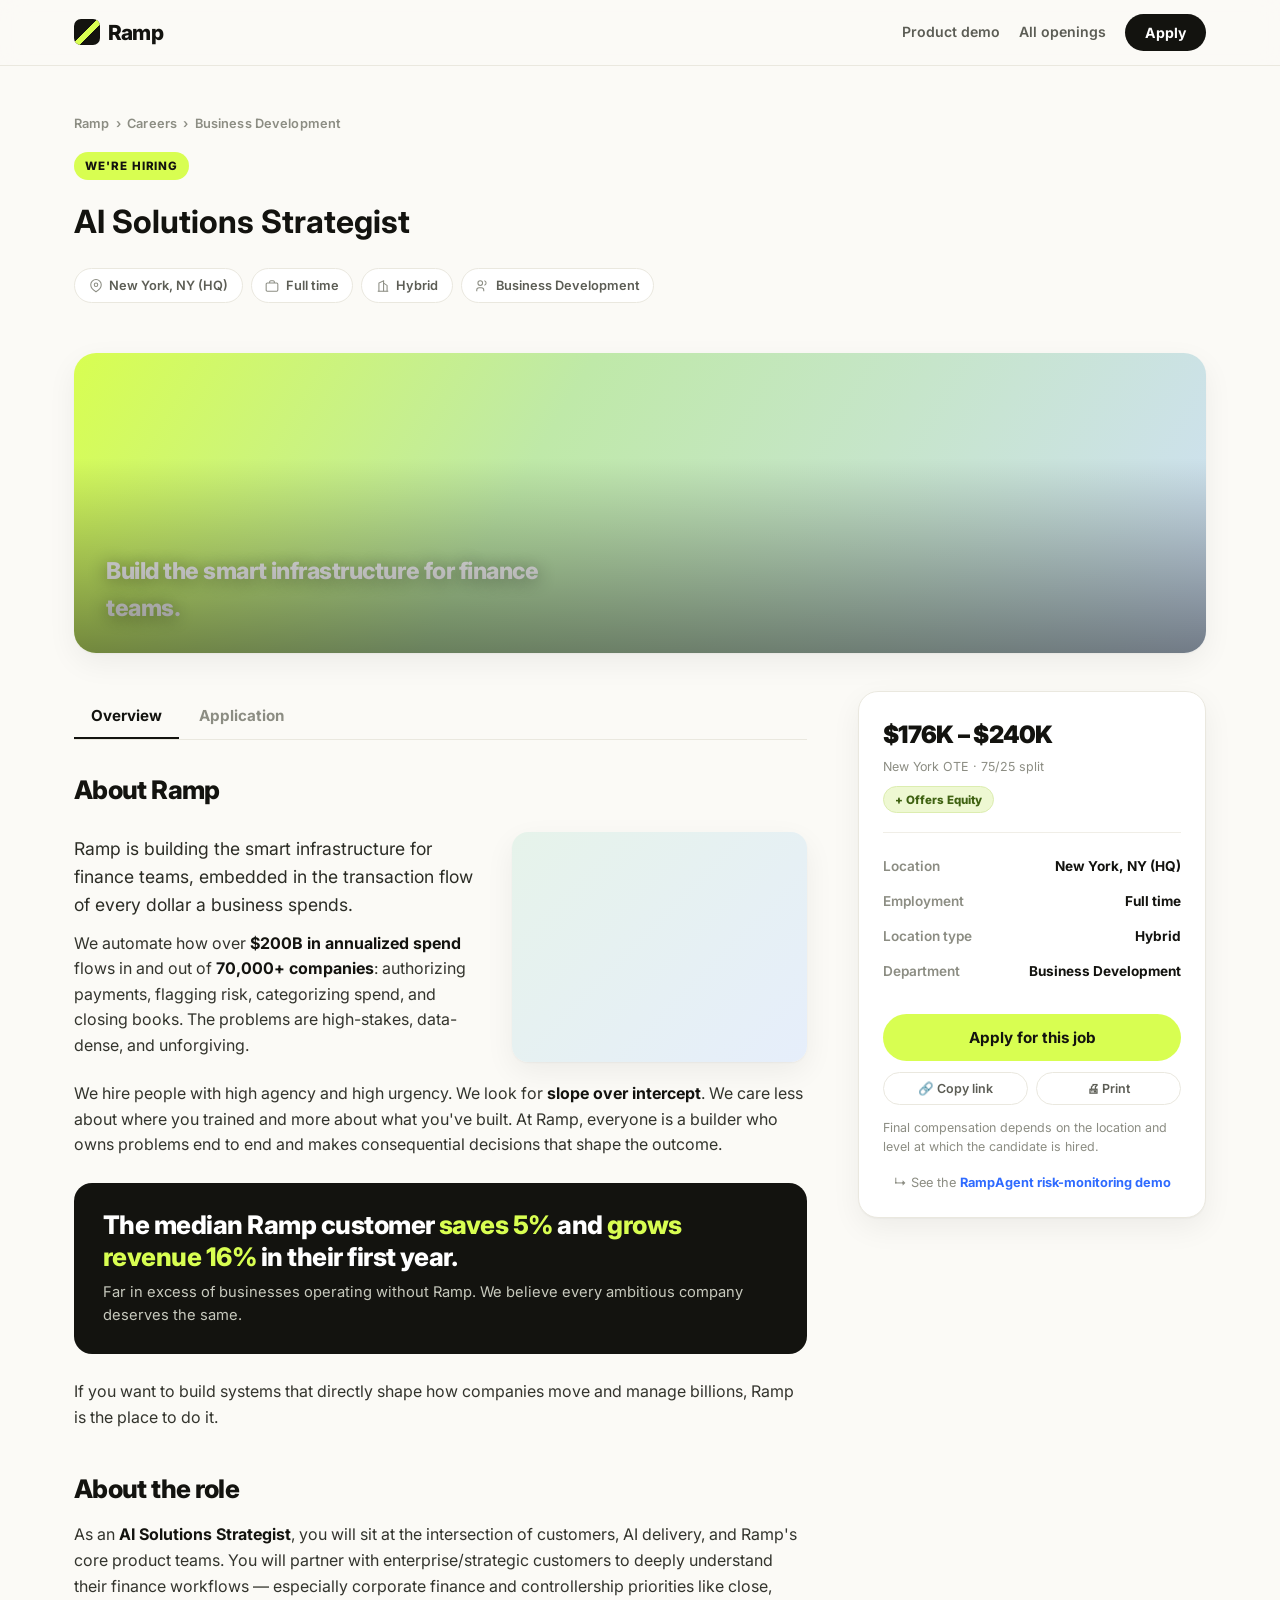
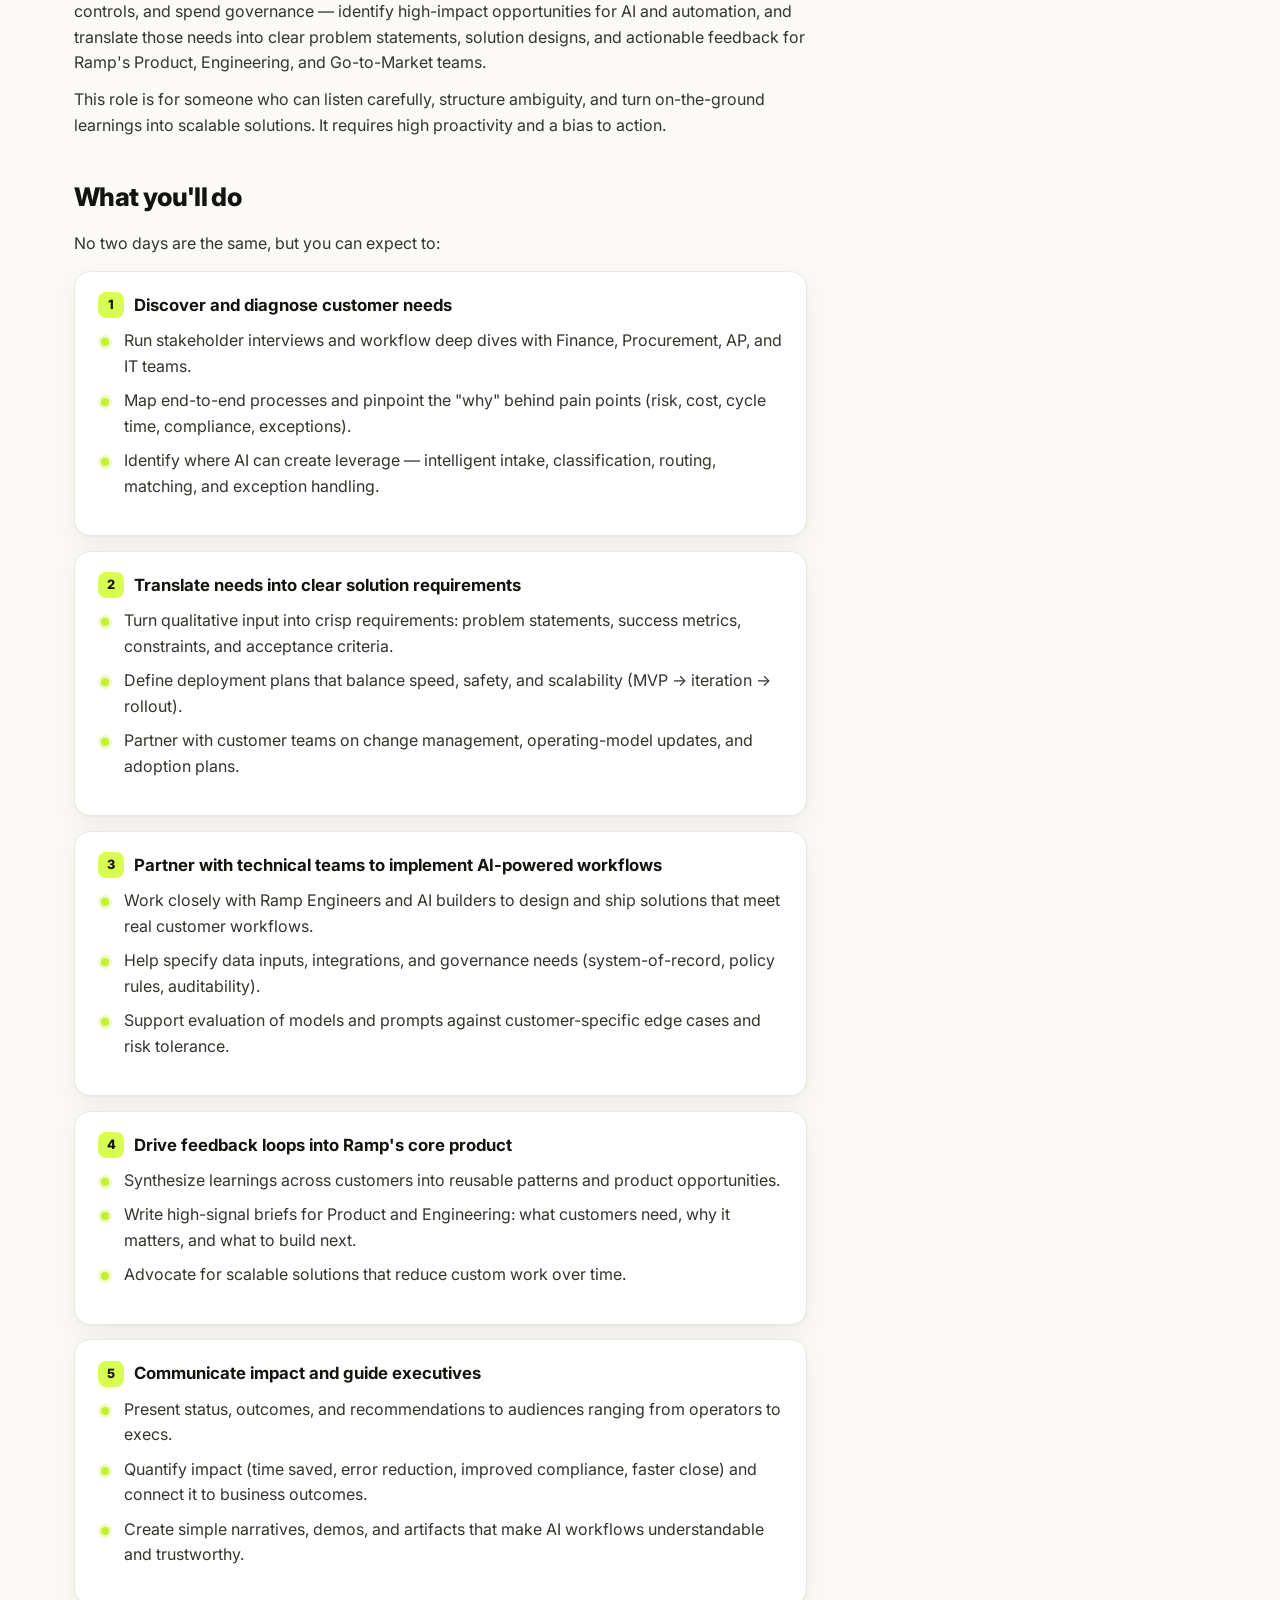
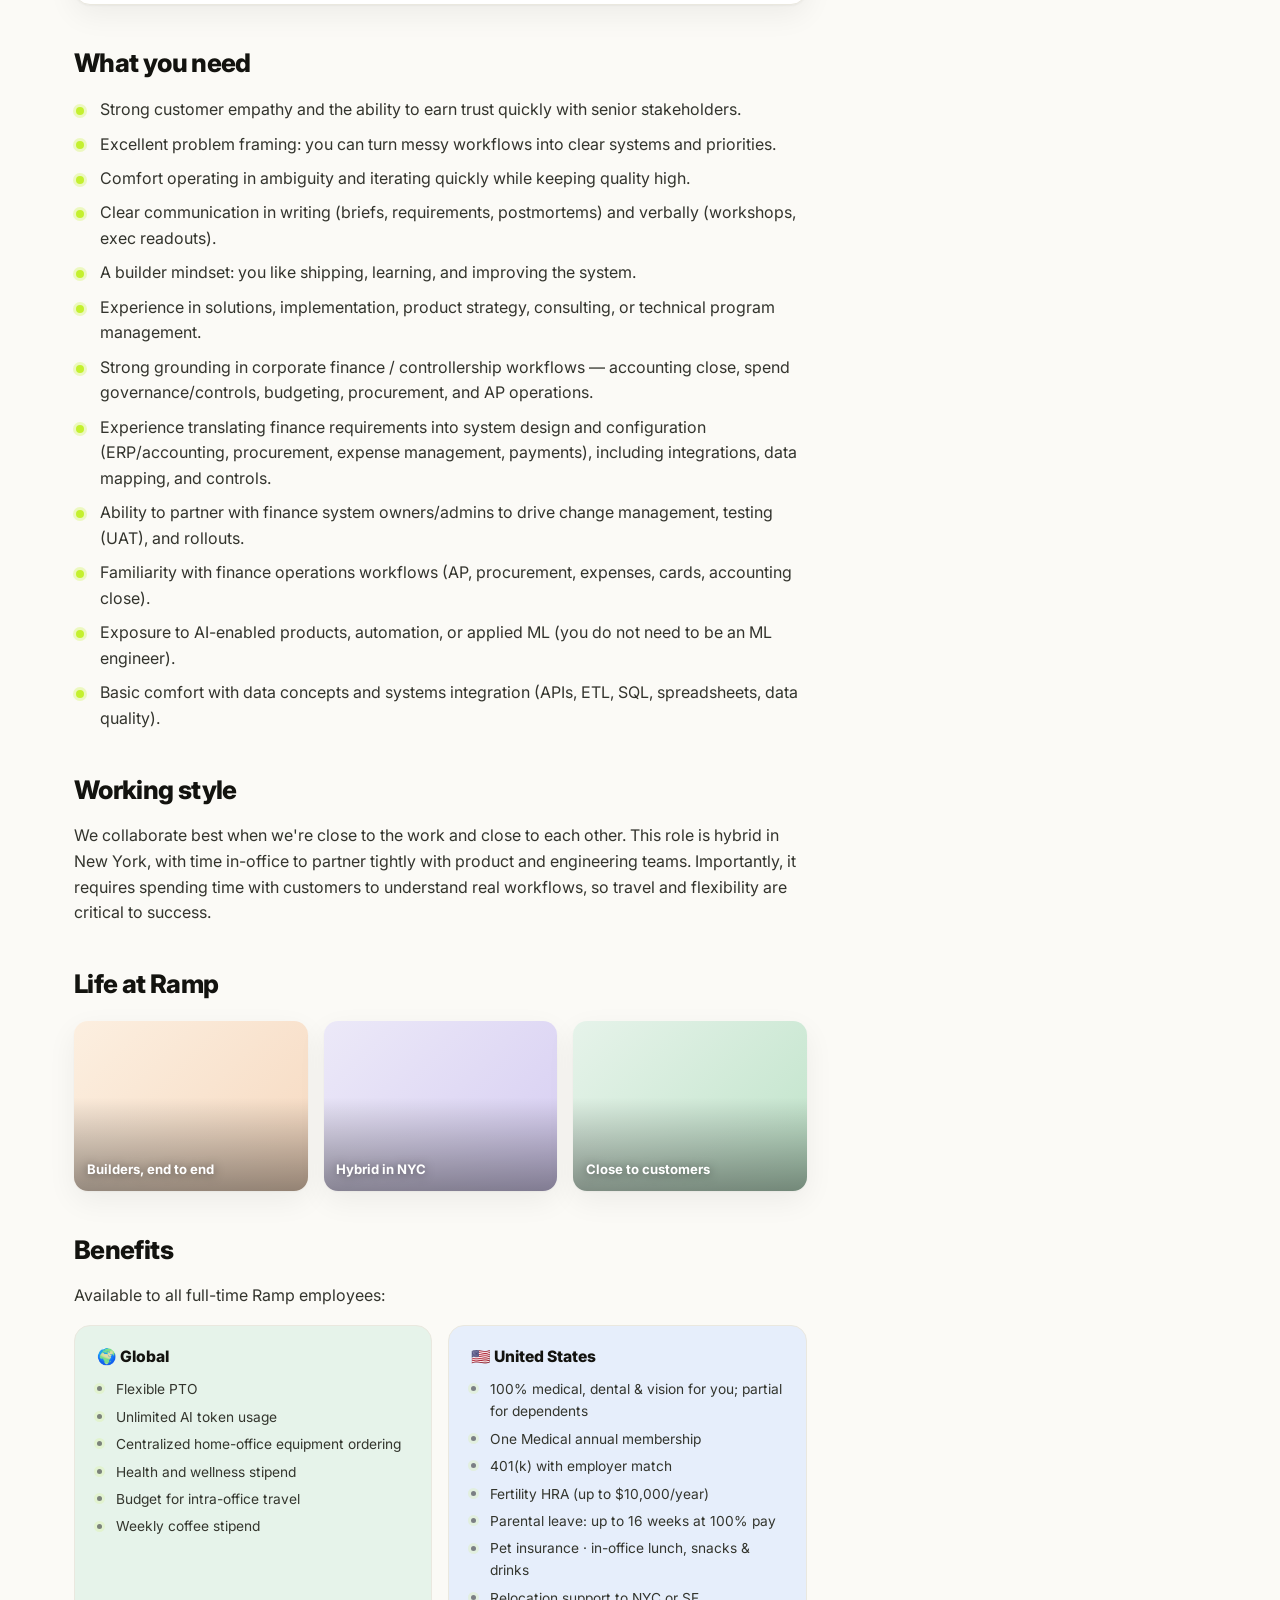
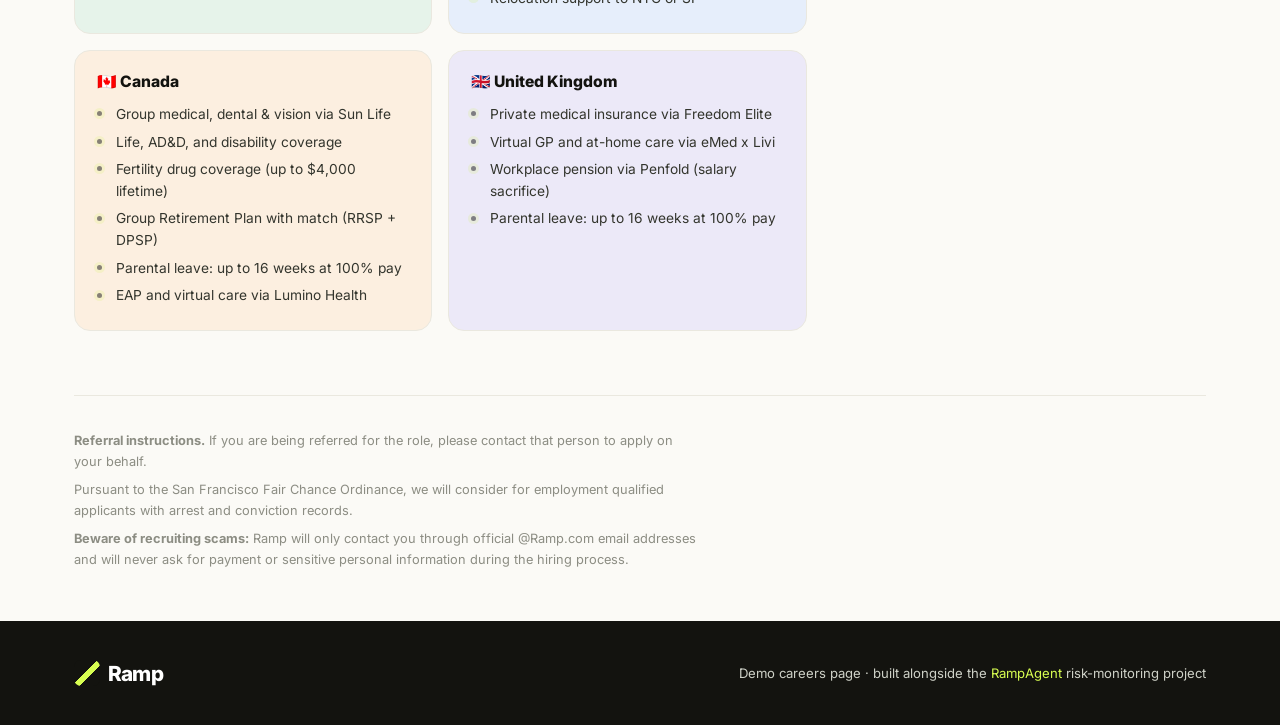
==== public/careers.html @ c37bfffb "Add Ramp-branded careers page for AI Solutions Strategist role - public/careers.html: faithful Ramp " ====
<!DOCTYPE html>
<html lang="en">
<head>
<meta charset="UTF-8">
<meta name="viewport" content="width=device-width, initial-scale=1.0">
<title>AI Solutions Strategist · Ramp Careers</title>
<link rel="preconnect" href="https://fonts.googleapis.com">
<link href="https://fonts.googleapis.com/css2?family=Inter:wght@400;500;600;700;800;900&display=swap" rel="stylesheet">
<style>
*{margin:0;padding:0;box-sizing:border-box}
:root{
  --cream:#FBFAF6;--ink:#13130f;--muted:#5c5d55;--dim:#8c8d83;
  --line:#eae8df;--line-2:#f0eee7;--paper:#ffffff;
  --lime:#d8fe51;--lime-deep:#c4f02f;
  --mint:#e6f3ea;--peach:#fcefe0;--lav:#ece9f8;--sky:#e6eefb;
  --radius:16px;--shadow:0 1px 2px rgba(19,19,15,.04),0 10px 30px rgba(19,19,15,.06);
}
html{scroll-behavior:smooth}
body{font-family:'Inter',system-ui,-apple-system,sans-serif;background:var(--cream);color:var(--ink);
  line-height:1.6;-webkit-font-smoothing:antialiased;font-size:16px}
a{color:inherit;text-decoration:none}
svg{display:block}

/* ── Nav ── */
.nav{position:sticky;top:0;z-index:50;background:rgba(251,250,246,.85);backdrop-filter:saturate(180%) blur(12px);
  border-bottom:1px solid var(--line)}
.nav-inner{max-width:1180px;margin:0 auto;padding:.9rem 1.5rem;display:flex;align-items:center;gap:1.2rem}
.brand{display:flex;align-items:center;gap:.5rem}
.brand-mark{width:26px;height:26px;border-radius:7px;background:var(--ink);position:relative;overflow:hidden}
.brand-mark::after{content:'';position:absolute;inset:0;background:
  linear-gradient(135deg,transparent 45%,var(--lime) 46%,var(--lime) 60%,transparent 61%)}
.brand-word{font-size:1.3rem;font-weight:800;letter-spacing:-.04em}
.nav-spacer{flex:1}
.nav-link{font-size:.88rem;font-weight:600;color:var(--muted)}
.nav-link:hover{color:var(--ink)}
.btn{font-family:inherit;font-weight:700;border:none;cursor:pointer;border-radius:999px;transition:transform .12s,box-shadow .2s,background .15s,opacity .15s}
.btn:active{transform:translateY(1px)}
.btn-lime{background:var(--lime);color:var(--ink);padding:.6rem 1.25rem;font-size:.88rem}
.btn-lime:hover{background:var(--lime-deep);box-shadow:0 8px 22px rgba(196,240,47,.45)}
.btn-dark{background:var(--ink);color:#fff;padding:.6rem 1.25rem;font-size:.88rem}
.btn-dark:hover{opacity:.88}

/* ── Hero ── */
.hero-inner{max-width:1180px;margin:0 auto;padding:3rem 1.5rem 1.5rem}
.crumb{font-size:.8rem;color:var(--dim);font-weight:600;margin-bottom:1.1rem;letter-spacing:.01em}
.crumb a:hover{color:var(--ink)}
.eyebrow{display:inline-block;background:var(--lime);color:var(--ink);font-size:.72rem;font-weight:800;
  letter-spacing:.08em;text-transform:uppercase;padding:.3rem .7rem;border-radius:999px;margin-bottom:1rem}
.hero h1{font-size:3.2rem;font-weight:900;letter-spacing:-.045em;line-height:1.02;max-width:16ch}
.chips{display:flex;flex-wrap:wrap;gap:.5rem;margin-top:1.3rem}
.chip{display:inline-flex;align-items:center;gap:.4rem;background:var(--paper);border:1px solid var(--line);
  border-radius:999px;padding:.4rem .85rem;font-size:.8rem;font-weight:600;color:var(--muted)}
.chip svg{width:14px;height:14px;stroke:var(--dim);stroke-width:1.8;fill:none}

/* ── Hero image band ── */
.hero-band{max-width:1180px;margin:1.6rem auto 0;padding:0 1.5rem}
.hero-img{position:relative;height:300px;border-radius:22px;overflow:hidden;background:
  linear-gradient(120deg,#d8fe51,#bfe9a8 40%,#cfe0f6);box-shadow:var(--shadow)}
.hero-img img{width:100%;height:100%;object-fit:cover;display:block}
.hero-img .tagline{position:absolute;left:2rem;bottom:1.6rem;right:2rem;color:#fff;
  text-shadow:0 2px 18px rgba(0,0,0,.45);font-size:1.45rem;font-weight:800;letter-spacing:-.02em;max-width:30ch}
.hero-img::after{content:'';position:absolute;inset:0;background:linear-gradient(180deg,transparent 35%,rgba(0,0,0,.45))}

/* ── Layout ── */
.wrap{max-width:1180px;margin:0 auto;padding:2.4rem 1.5rem 4rem;display:grid;grid-template-columns:1fr 348px;gap:3.2rem}
.content{min-width:0}

/* ── Tabs ── */
.tabs{display:flex;gap:.25rem;border-bottom:1px solid var(--line);margin-bottom:1.9rem;position:sticky;top:58px;
  background:var(--cream);z-index:10;padding-top:.2rem}
.tab{background:none;border:none;font-family:inherit;font-size:.95rem;font-weight:700;color:var(--dim);cursor:pointer;
  padding:.75rem 1.05rem;border-bottom:2px solid transparent;margin-bottom:-1px}
.tab:hover{color:var(--ink)}
.tab.active{color:var(--ink);border-bottom-color:var(--ink)}
.panel{display:none}
.panel.active{display:block;animation:fade .25s ease}
@keyframes fade{from{opacity:0;transform:translateY(4px)}to{opacity:1;transform:none}}

/* ── Prose ── */
.prose h2{font-size:1.6rem;font-weight:800;letter-spacing:-.025em;margin:2.4rem 0 .8rem}
.prose h2:first-child{margin-top:0}
.prose p{color:#33342d;margin:.7rem 0}
.prose .lead{font-size:1.1rem;color:#2b2c25}
.prose ul{list-style:none;margin:.6rem 0 1rem}
.prose li{position:relative;padding-left:1.6rem;margin:.55rem 0;color:#33342d}
.prose li::before{content:'';position:absolute;left:.15rem;top:.62em;width:8px;height:8px;border-radius:50%;
  background:var(--lime-deep);box-shadow:0 0 0 3px rgba(196,240,47,.28)}
.prose strong{color:var(--ink);font-weight:700}

/* about ramp image */
.about-row{display:grid;grid-template-columns:1.4fr 1fr;gap:1.6rem;align-items:center;margin:.6rem 0 .4rem}
.media{border-radius:var(--radius);overflow:hidden;height:230px;background:linear-gradient(135deg,var(--mint),var(--sky));box-shadow:var(--shadow)}
.media img{width:100%;height:100%;object-fit:cover}

.callout{background:var(--ink);color:#fff;border-radius:18px;padding:1.6rem 1.8rem;margin:1.6rem 0}
.callout .big{font-size:1.6rem;font-weight:800;letter-spacing:-.02em;line-height:1.25}
.callout .big .hl{color:var(--lime)}
.callout .sub{color:#c7c9bd;font-size:.92rem;margin-top:.5rem}

/* groups */
.group{border:1px solid var(--line);border-radius:var(--radius);padding:1.25rem 1.45rem;margin:.9rem 0;background:var(--paper);box-shadow:var(--shadow)}
.group h3{margin:0 0 .4rem;display:flex;align-items:center;gap:.6rem;font-size:1.05rem;font-weight:700}
.group .num{width:26px;height:26px;border-radius:8px;background:var(--lime);color:var(--ink);font-size:.8rem;
  font-weight:800;display:inline-flex;align-items:center;justify-content:center;flex-shrink:0}

/* life at ramp gallery */
.gallery{display:grid;grid-template-columns:repeat(3,1fr);gap:1rem;margin:1rem 0}
.gphoto{position:relative;height:170px;border-radius:14px;overflow:hidden;box-shadow:var(--shadow)}
.gphoto:nth-child(1){background:linear-gradient(135deg,var(--peach),#f6d9c0)}
.gphoto:nth-child(2){background:linear-gradient(135deg,var(--lav),#d6cdf2)}
.gphoto:nth-child(3){background:linear-gradient(135deg,var(--mint),#bfe3c9)}
.gphoto img{width:100%;height:100%;object-fit:cover}
.gphoto .cap{position:absolute;left:.8rem;bottom:.7rem;color:#fff;font-weight:700;font-size:.82rem;
  text-shadow:0 1px 10px rgba(0,0,0,.5);z-index:2}
.gphoto::after{content:'';position:absolute;inset:0;background:linear-gradient(180deg,transparent 45%,rgba(0,0,0,.4))}

/* benefits */
.ben-grid{display:grid;grid-template-columns:repeat(2,1fr);gap:1rem;margin-top:1rem}
.ben-card{border:1px solid var(--line);border-radius:var(--radius);padding:1.15rem 1.35rem;background:var(--paper)}
.ben-card:nth-child(1){background:var(--mint)}
.ben-card:nth-child(2){background:var(--sky)}
.ben-card:nth-child(3){background:var(--peach)}
.ben-card:nth-child(4){background:var(--lav)}
.ben-card h4{font-size:.98rem;font-weight:800;margin-bottom:.55rem;display:flex;align-items:center;gap:.5rem}
.ben-card ul{margin:0;list-style:none}
.ben-card li{position:relative;padding-left:1.2rem;font-size:.86rem;color:#33352d;margin:.34rem 0}
.ben-card li::before{content:'';position:absolute;left:0;top:.6em;width:5px;height:5px;border-radius:50%;background:var(--ink);opacity:.5}

/* ── Sidebar ── */
.aside{position:sticky;top:86px;align-self:start}
.apply-card{border:1px solid var(--line);border-radius:20px;padding:1.5rem;box-shadow:var(--shadow);background:var(--paper)}
.apply-card .ote{font-size:1.5rem;font-weight:900;letter-spacing:-.03em}
.apply-card .ote-sub{font-size:.78rem;color:var(--dim);margin-top:.15rem}
.apply-card .equity{display:inline-block;margin-top:.55rem;font-size:.72rem;font-weight:800;color:#3f6212;
  background:#eef8d2;border:1px solid #dcedb0;border-radius:999px;padding:.22rem .7rem}
.meta{margin:1.15rem 0;border-top:1px solid var(--line-2);padding-top:1rem}
.meta-row{display:flex;justify-content:space-between;gap:1rem;padding:.42rem 0;font-size:.85rem}
.meta-row .k{color:var(--dim);font-weight:600}
.meta-row .v{color:var(--ink);font-weight:700;text-align:right}
.apply-card .btn-lime{width:100%;padding:.85rem;font-size:.95rem;margin-top:.4rem}
.share{display:flex;gap:.5rem;margin-top:.7rem}
.share button{flex:1;background:var(--paper);border:1px solid var(--line);border-radius:999px;padding:.5rem;cursor:pointer;
  color:var(--muted);font-size:.78rem;font-weight:600;font-family:inherit}
.share button:hover{background:var(--cream);color:var(--ink)}
.demo-link{margin-top:1rem;font-size:.8rem;color:var(--dim);text-align:center}
.demo-link a{color:#2f6bff;font-weight:700}

/* ── Form ── */
.form{max-width:640px}
.form .row{display:grid;grid-template-columns:1fr 1fr;gap:1rem}
.field{margin-bottom:1.1rem}
.field label{display:block;font-size:.85rem;font-weight:600;margin-bottom:.35rem}
.field .req{color:#dc2626}
.field input,.field textarea,.field select{width:100%;border:1px solid var(--line);border-radius:12px;
  padding:.7rem .9rem;font-family:inherit;font-size:.9rem;color:var(--ink);background:var(--paper);outline:none;transition:border-color .15s,box-shadow .15s}
.field input:focus,.field textarea:focus{border-color:var(--lime-deep);box-shadow:0 0 0 3px rgba(196,240,47,.25)}
.field textarea{min-height:120px;resize:vertical}
.file{border:1.5px dashed var(--line);border-radius:14px;padding:1.4rem;text-align:center;color:var(--dim);cursor:pointer;font-size:.85rem}
.file:hover{border-color:var(--lime-deep);background:var(--cream)}
.form-success{display:none;background:#eef8d2;border:1px solid #dcedb0;border-radius:16px;padding:1.5rem 1.7rem}
.form-success h3{margin:0 0 .3rem;color:#3f6212;font-size:1.1rem}
.form-success p{color:#4d7c0f;margin:0;font-size:.9rem}

/* ── Notices / footer ── */
.notices{max-width:1180px;margin:0 auto;padding:0 1.5rem}
.notices .box{border-top:1px solid var(--line);padding:1.7rem 0;color:var(--dim);font-size:.8rem;line-height:1.6}
.notices .box p{margin:.5rem 0;max-width:78ch}
.foot{background:var(--ink);color:#cfd2c8;margin-top:1rem}
.foot-inner{max-width:1180px;margin:0 auto;padding:2.2rem 1.5rem;display:flex;justify-content:space-between;align-items:center;flex-wrap:wrap;gap:1rem;font-size:.82rem}
.foot .brand-word{color:#fff}
.foot a{color:var(--lime)}

@media(max-width:920px){
  .wrap{grid-template-columns:1fr;gap:1.6rem}
  .aside{position:static;order:-1}
  .hero h1{font-size:2.3rem}
  .about-row,.ben-grid,.gallery{grid-template-columns:1fr}
  .tabs{top:0}
  .hero-img{height:220px}
}
</style>
</head>
<body>

<!-- ── Nav ── -->
<div class="nav">
  <div class="nav-inner">
    <a class="brand" href="/index.html"><span class="brand-mark"></span><span class="brand-word">Ramp</span></a>
    <div class="nav-spacer"></div>
    <a class="nav-link" href="/index.html">Product demo</a>
    <a class="nav-link" href="#">All openings</a>
    <button class="btn btn-dark" onclick="openApply()">Apply</button>
  </div>
</div>

<!-- ── Hero ── -->
<header>
  <div class="hero-inner">
    <div class="crumb"><a href="#">Ramp</a> &nbsp;›&nbsp; <a href="#">Careers</a> &nbsp;›&nbsp; Business Development</div>
    <span class="eyebrow">We're hiring</span>
    <h1>AI Solutions Strategist</h1>
    <div class="chips">
      <span class="chip"><svg viewBox="0 0 24 24"><path d="M21 10c0 7-9 12-9 12s-9-5-9-12a9 9 0 0 1 18 0z"/><circle cx="12" cy="10" r="3"/></svg>New York, NY (HQ)</span>
      <span class="chip"><svg viewBox="0 0 24 24"><rect x="2" y="7" width="20" height="14" rx="2"/><path d="M16 7V5a2 2 0 0 0-2-2h-4a2 2 0 0 0-2 2v2"/></svg>Full time</span>
      <span class="chip"><svg viewBox="0 0 24 24"><path d="M3 21h18"/><path d="M5 21V7l8-4v18"/><path d="M19 21V11l-6-4"/></svg>Hybrid</span>
      <span class="chip"><svg viewBox="0 0 24 24"><circle cx="9" cy="7" r="4"/><path d="M3 21v-2a4 4 0 0 1 4-4h4a4 4 0 0 1 4 4v2"/><path d="M16 3.13a4 4 0 0 1 0 7.75"/></svg>Business Development</span>
    </div>
  </div>
  <div class="hero-band">
    <div class="hero-img">
      <img src="https://images.unsplash.com/photo-1486406146926-c627a92ad1ab?w=1600&q=80&auto=format&fit=crop" alt="Modern office building" loading="lazy" onerror="this.remove()">
      <div class="tagline">Build the smart infrastructure for finance teams.</div>
    </div>
  </div>
</header>

<!-- ── Body ── -->
<div class="wrap">
  <div class="content">
    <div class="tabs">
      <button class="tab active" id="t-overview" onclick="showTab('overview',this)">Overview</button>
      <button class="tab" id="t-application" onclick="showTab('application',this)">Application</button>
    </div>

    <!-- Overview -->
    <section class="panel active prose" id="p-overview">
      <h2>About Ramp</h2>
      <div class="about-row">
        <div>
          <p class="lead">Ramp is building the smart infrastructure for finance teams, embedded in the transaction flow of every dollar a business spends.</p>
          <p>We automate how over <strong>$200B in annualized spend</strong> flows in and out of <strong>70,000+ companies</strong>: authorizing payments, flagging risk, categorizing spend, and closing books. The problems are high-stakes, data-dense, and unforgiving.</p>
        </div>
        <div class="media"><img src="https://images.unsplash.com/photo-1554224155-6726b3ff858f?w=900&q=80&auto=format&fit=crop" alt="Finance and accounting" loading="lazy" onerror="this.remove()"></div>
      </div>
      <p>We hire people with high agency and high urgency. We look for <strong>slope over intercept</strong>. We care less about where you trained and more about what you've built. At Ramp, everyone is a builder who owns problems end to end and makes consequential decisions that shape the outcome.</p>
      <div class="callout">
        <div class="big">The median Ramp customer <span class="hl">saves 5%</span> and <span class="hl">grows revenue 16%</span> in their first year.</div>
        <div class="sub">Far in excess of businesses operating without Ramp. We believe every ambitious company deserves the same.</div>
      </div>
      <p>If you want to build systems that directly shape how companies move and manage billions, Ramp is the place to do it.</p>

      <h2>About the role</h2>
      <p>As an <strong>AI Solutions Strategist</strong>, you will sit at the intersection of customers, AI delivery, and Ramp's core product teams. You will partner with enterprise/strategic customers to deeply understand their finance workflows — especially corporate finance and controllership priorities like close, controls, and spend governance — identify high-impact opportunities for AI and automation, and translate those needs into clear problem statements, solution designs, and actionable feedback for Ramp's Product, Engineering, and Go-to-Market teams.</p>
      <p>This role is for someone who can listen carefully, structure ambiguity, and turn on-the-ground learnings into scalable solutions. It requires high proactivity and a bias to action.</p>

      <h2>What you'll do</h2>
      <p>No two days are the same, but you can expect to:</p>
      <div class="group">
        <h3><span class="num">1</span> Discover and diagnose customer needs</h3>
        <ul>
          <li>Run stakeholder interviews and workflow deep dives with Finance, Procurement, AP, and IT teams.</li>
          <li>Map end-to-end processes and pinpoint the "why" behind pain points (risk, cost, cycle time, compliance, exceptions).</li>
          <li>Identify where AI can create leverage — intelligent intake, classification, routing, matching, and exception handling.</li>
        </ul>
      </div>
      <div class="group">
        <h3><span class="num">2</span> Translate needs into clear solution requirements</h3>
        <ul>
          <li>Turn qualitative input into crisp requirements: problem statements, success metrics, constraints, and acceptance criteria.</li>
          <li>Define deployment plans that balance speed, safety, and scalability (MVP → iteration → rollout).</li>
          <li>Partner with customer teams on change management, operating-model updates, and adoption plans.</li>
        </ul>
      </div>
      <div class="group">
        <h3><span class="num">3</span> Partner with technical teams to implement AI-powered workflows</h3>
        <ul>
          <li>Work closely with Ramp Engineers and AI builders to design and ship solutions that meet real customer workflows.</li>
          <li>Help specify data inputs, integrations, and governance needs (system-of-record, policy rules, auditability).</li>
          <li>Support evaluation of models and prompts against customer-specific edge cases and risk tolerance.</li>
        </ul>
      </div>
      <div class="group">
        <h3><span class="num">4</span> Drive feedback loops into Ramp's core product</h3>
        <ul>
          <li>Synthesize learnings across customers into reusable patterns and product opportunities.</li>
          <li>Write high-signal briefs for Product and Engineering: what customers need, why it matters, and what to build next.</li>
          <li>Advocate for scalable solutions that reduce custom work over time.</li>
        </ul>
      </div>
      <div class="group">
        <h3><span class="num">5</span> Communicate impact and guide executives</h3>
        <ul>
          <li>Present status, outcomes, and recommendations to audiences ranging from operators to execs.</li>
          <li>Quantify impact (time saved, error reduction, improved compliance, faster close) and connect it to business outcomes.</li>
          <li>Create simple narratives, demos, and artifacts that make AI workflows understandable and trustworthy.</li>
        </ul>
      </div>

      <h2>What you need</h2>
      <ul>
        <li>Strong customer empathy and the ability to earn trust quickly with senior stakeholders.</li>
        <li>Excellent problem framing: you can turn messy workflows into clear systems and priorities.</li>
        <li>Comfort operating in ambiguity and iterating quickly while keeping quality high.</li>
        <li>Clear communication in writing (briefs, requirements, postmortems) and verbally (workshops, exec readouts).</li>
        <li>A builder mindset: you like shipping, learning, and improving the system.</li>
        <li>Experience in solutions, implementation, product strategy, consulting, or technical program management.</li>
        <li>Strong grounding in corporate finance / controllership workflows — accounting close, spend governance/controls, budgeting, procurement, and AP operations.</li>
        <li>Experience translating finance requirements into system design and configuration (ERP/accounting, procurement, expense management, payments), including integrations, data mapping, and controls.</li>
        <li>Ability to partner with finance system owners/admins to drive change management, testing (UAT), and rollouts.</li>
        <li>Familiarity with finance operations workflows (AP, procurement, expenses, cards, accounting close).</li>
        <li>Exposure to AI-enabled products, automation, or applied ML (you do not need to be an ML engineer).</li>
        <li>Basic comfort with data concepts and systems integration (APIs, ETL, SQL, spreadsheets, data quality).</li>
      </ul>

      <h2>Working style</h2>
      <p>We collaborate best when we're close to the work and close to each other. This role is hybrid in New York, with time in-office to partner tightly with product and engineering teams. Importantly, it requires spending time with customers to understand real workflows, so travel and flexibility are critical to success.</p>

      <h2>Life at Ramp</h2>
      <div class="gallery">
        <div class="gphoto"><img src="https://images.unsplash.com/photo-1522071820081-009f0129c71c?w=800&q=80&auto=format&fit=crop" alt="Team collaborating" loading="lazy" onerror="this.remove()"><span class="cap">Builders, end to end</span></div>
        <div class="gphoto"><img src="https://images.unsplash.com/photo-1497366216548-37526070297c?w=800&q=80&auto=format&fit=crop" alt="Office workspace" loading="lazy" onerror="this.remove()"><span class="cap">Hybrid in NYC</span></div>
        <div class="gphoto"><img src="https://images.unsplash.com/photo-1600880292203-757bb62b4baf?w=800&q=80&auto=format&fit=crop" alt="Working with customers" loading="lazy" onerror="this.remove()"><span class="cap">Close to customers</span></div>
      </div>

      <h2>Benefits</h2>
      <p>Available to all full-time Ramp employees:</p>
      <div class="ben-grid">
        <div class="ben-card">
          <h4>🌍 Global</h4>
          <ul>
            <li>Flexible PTO</li><li>Unlimited AI token usage</li>
            <li>Centralized home-office equipment ordering</li>
            <li>Health and wellness stipend</li><li>Budget for intra-office travel</li><li>Weekly coffee stipend</li>
          </ul>
        </div>
        <div class="ben-card">
          <h4>🇺🇸 United States</h4>
          <ul>
            <li>100% medical, dental &amp; vision for you; partial for dependents</li>
            <li>One Medical annual membership</li><li>401(k) with employer match</li>
            <li>Fertility HRA (up to $10,000/year)</li><li>Parental leave: up to 16 weeks at 100% pay</li>
            <li>Pet insurance · in-office lunch, snacks &amp; drinks</li><li>Relocation support to NYC or SF</li>
          </ul>
        </div>
        <div class="ben-card">
          <h4>🇨🇦 Canada</h4>
          <ul>
            <li>Group medical, dental &amp; vision via Sun Life</li><li>Life, AD&amp;D, and disability coverage</li>
            <li>Fertility drug coverage (up to $4,000 lifetime)</li>
            <li>Group Retirement Plan with match (RRSP + DPSP)</li>
            <li>Parental leave: up to 16 weeks at 100% pay</li><li>EAP and virtual care via Lumino Health</li>
          </ul>
        </div>
        <div class="ben-card">
          <h4>🇬🇧 United Kingdom</h4>
          <ul>
            <li>Private medical insurance via Freedom Elite</li>
            <li>Virtual GP and at-home care via eMed x Livi</li>
            <li>Workplace pension via Penfold (salary sacrifice)</li>
            <li>Parental leave: up to 16 weeks at 100% pay</li>
          </ul>
        </div>
      </div>
    </section>

    <!-- Application -->
    <section class="panel prose" id="p-application">
      <h2>Apply for this role</h2>
      <p>Tell us a bit about yourself. Fields marked <span style="color:#dc2626">*</span> are required.</p>
      <form class="form" id="apply-form" onsubmit="submitApp(event)">
        <div class="row">
          <div class="field"><label>First name <span class="req">*</span></label><input required placeholder="Jane"></div>
          <div class="field"><label>Last name <span class="req">*</span></label><input required placeholder="Doe"></div>
        </div>
        <div class="row">
          <div class="field"><label>Email <span class="req">*</span></label><input type="email" required placeholder="jane@email.com"></div>
          <div class="field"><label>Phone</label><input placeholder="(555) 123-4567"></div>
        </div>
        <div class="field"><label>Resume / CV <span class="req">*</span></label>
          <label class="file" for="resume">📎 &nbsp;Click to attach or drop your resume (PDF, DOCX)</label>
          <input id="resume" type="file" accept=".pdf,.doc,.docx" style="display:none" onchange="this.previousElementSibling.textContent='📎  '+(this.files[0]?this.files[0].name:'Click to attach')">
        </div>
        <div class="field"><label>LinkedIn</label><input placeholder="linkedin.com/in/…"></div>
        <div class="field"><label>Where are you based?</label>
          <select><option>New York, NY</option><option>San Francisco, CA</option><option>Remote (US)</option><option>Other</option></select></div>
        <div class="field"><label>Why are you a fit for this role? <span class="req">*</span></label>
          <textarea required placeholder="Tell us about a finance workflow you've improved with AI/automation, and the impact it had."></textarea></div>
        <button class="btn btn-lime" type="submit" style="padding:.85rem 1.7rem;font-size:.95rem">Submit application</button>
      </form>
      <div class="form-success" id="apply-success">
        <h3>✓ Application received</h3>
        <p>Thanks for applying to the AI Solutions Strategist role. This is a demo posting — no data was stored.</p>
      </div>
    </section>
  </div>

  <!-- Sidebar -->
  <aside class="aside">
    <div class="apply-card">
      <div class="ote">$176K – $240K</div>
      <div class="ote-sub">New York OTE · 75/25 split</div>
      <span class="equity">+ Offers Equity</span>
      <div class="meta">
        <div class="meta-row"><span class="k">Location</span><span class="v">New York, NY (HQ)</span></div>
        <div class="meta-row"><span class="k">Employment</span><span class="v">Full time</span></div>
        <div class="meta-row"><span class="k">Location type</span><span class="v">Hybrid</span></div>
        <div class="meta-row"><span class="k">Department</span><span class="v">Business Development</span></div>
      </div>
      <button class="btn btn-lime" onclick="openApply()">Apply for this job</button>
      <div class="share">
        <button onclick="copyLink()" id="share-btn">🔗 Copy link</button>
        <button onclick="window.print()">🖨 Print</button>
      </div>
      <p class="ote-sub" style="margin-top:.9rem;line-height:1.5">Final compensation depends on the location and level at which the candidate is hired.</p>
      <div class="demo-link">↳ See the <a href="/index.html">RampAgent risk-monitoring demo</a></div>
    </div>
  </aside>
</div>

<!-- Notices -->
<div class="notices">
  <div class="box">
    <p><strong>Referral instructions.</strong> If you are being referred for the role, please contact that person to apply on your behalf.</p>
    <p>Pursuant to the San Francisco Fair Chance Ordinance, we will consider for employment qualified applicants with arrest and conviction records.</p>
    <p><strong>Beware of recruiting scams:</strong> Ramp will only contact you through official @Ramp.com email addresses and will never ask for payment or sensitive personal information during the hiring process.</p>
  </div>
</div>

<!-- Footer -->
<footer class="foot">
  <div class="foot-inner">
    <a class="brand" href="/index.html"><span class="brand-mark"></span><span class="brand-word">Ramp</span></a>
    <div>Demo careers page · built alongside the <a href="/index.html">RampAgent</a> risk-monitoring project</div>
  </div>
</footer>

<script>
function showTab(name,btn){
  document.querySelectorAll('.panel').forEach(p=>p.classList.remove('active'));
  document.querySelectorAll('.tab').forEach(t=>t.classList.remove('active'));
  document.getElementById('p-'+name).classList.add('active');
  (btn||document.getElementById('t-'+name)).classList.add('active');
}
function openApply(){showTab('application');window.scrollTo({top:document.querySelector('.tabs').offsetTop-60,behavior:'smooth'});}
function submitApp(e){e.preventDefault();
  document.getElementById('apply-form').style.display='none';
  document.getElementById('apply-success').style.display='block';
  window.scrollTo({top:document.querySelector('.tabs').offsetTop-60,behavior:'smooth'});}
function copyLink(){const b=document.getElementById('share-btn');
  navigator.clipboard?.writeText(location.href).then(()=>{b.textContent='✓ Copied';setTimeout(()=>b.textContent='🔗 Copy link',1600);}).catch(()=>{b.textContent=location.host;});}
</script>
</body>
</html>
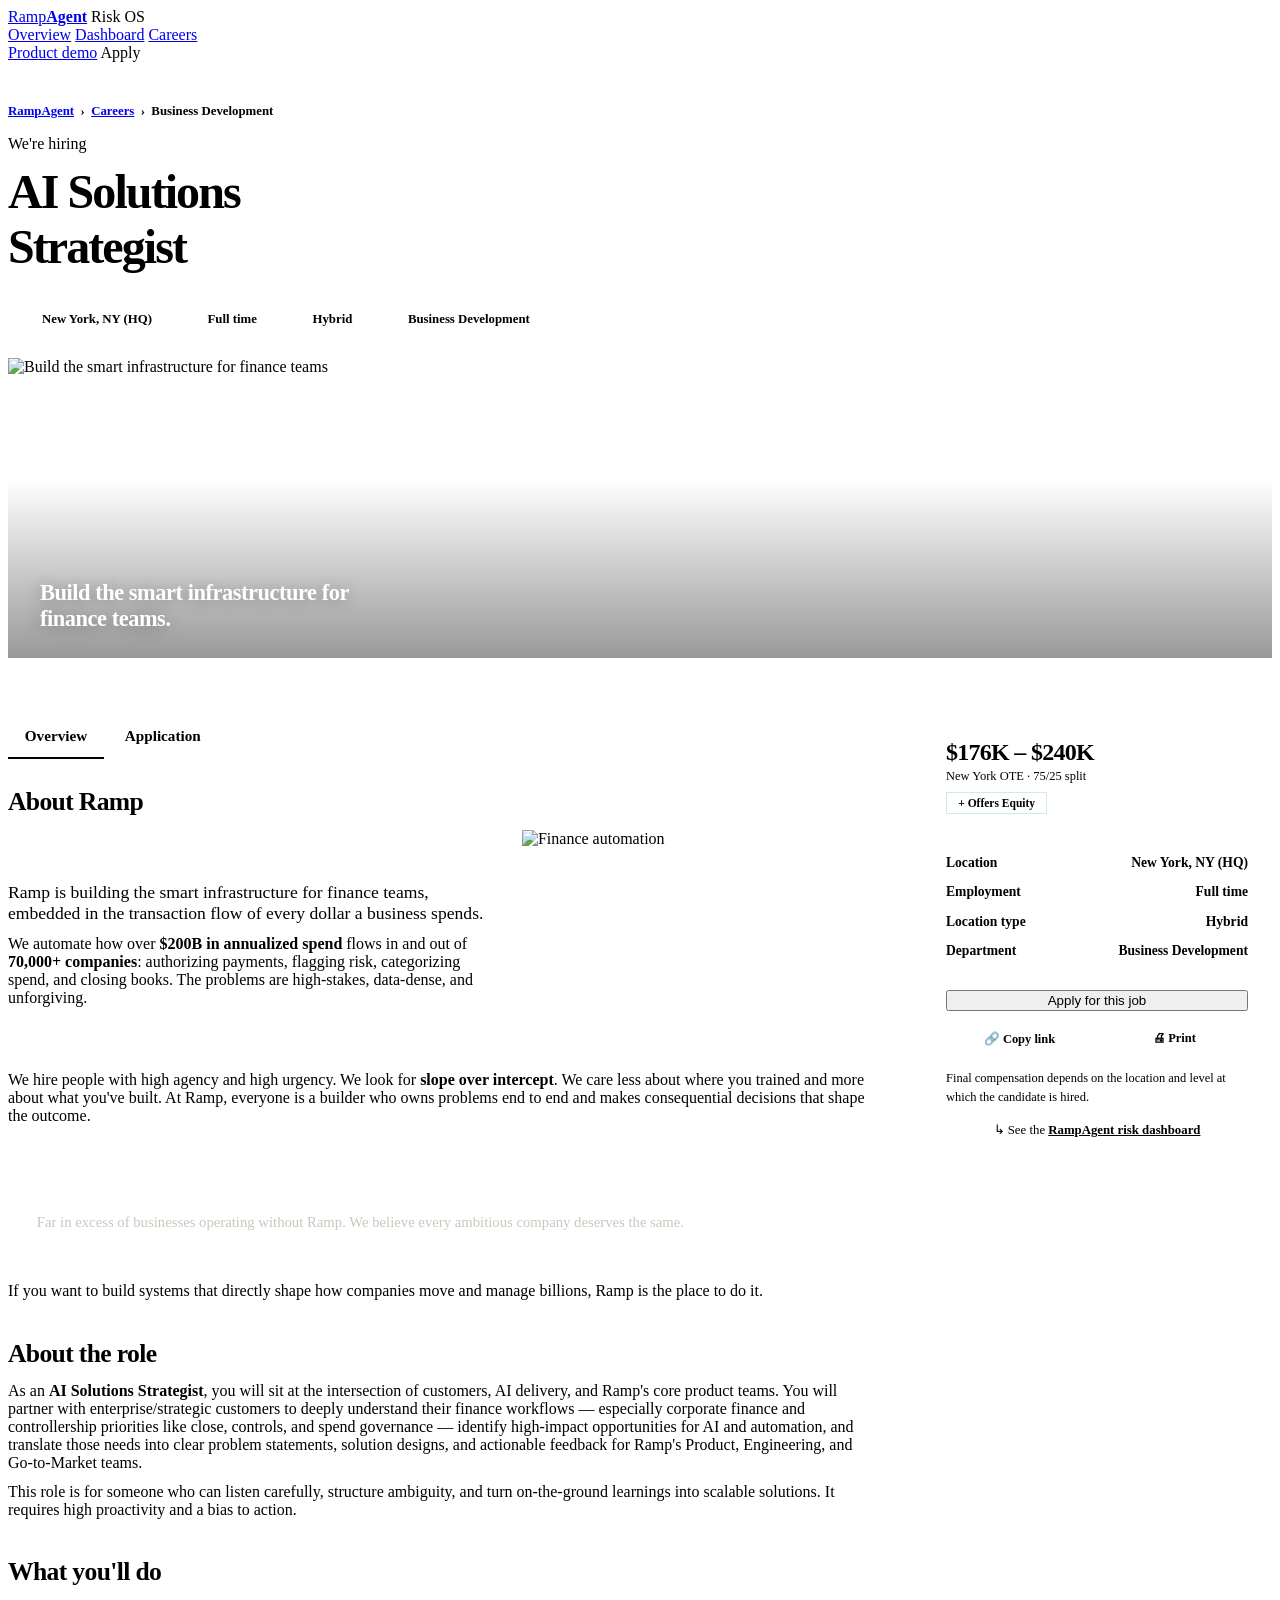
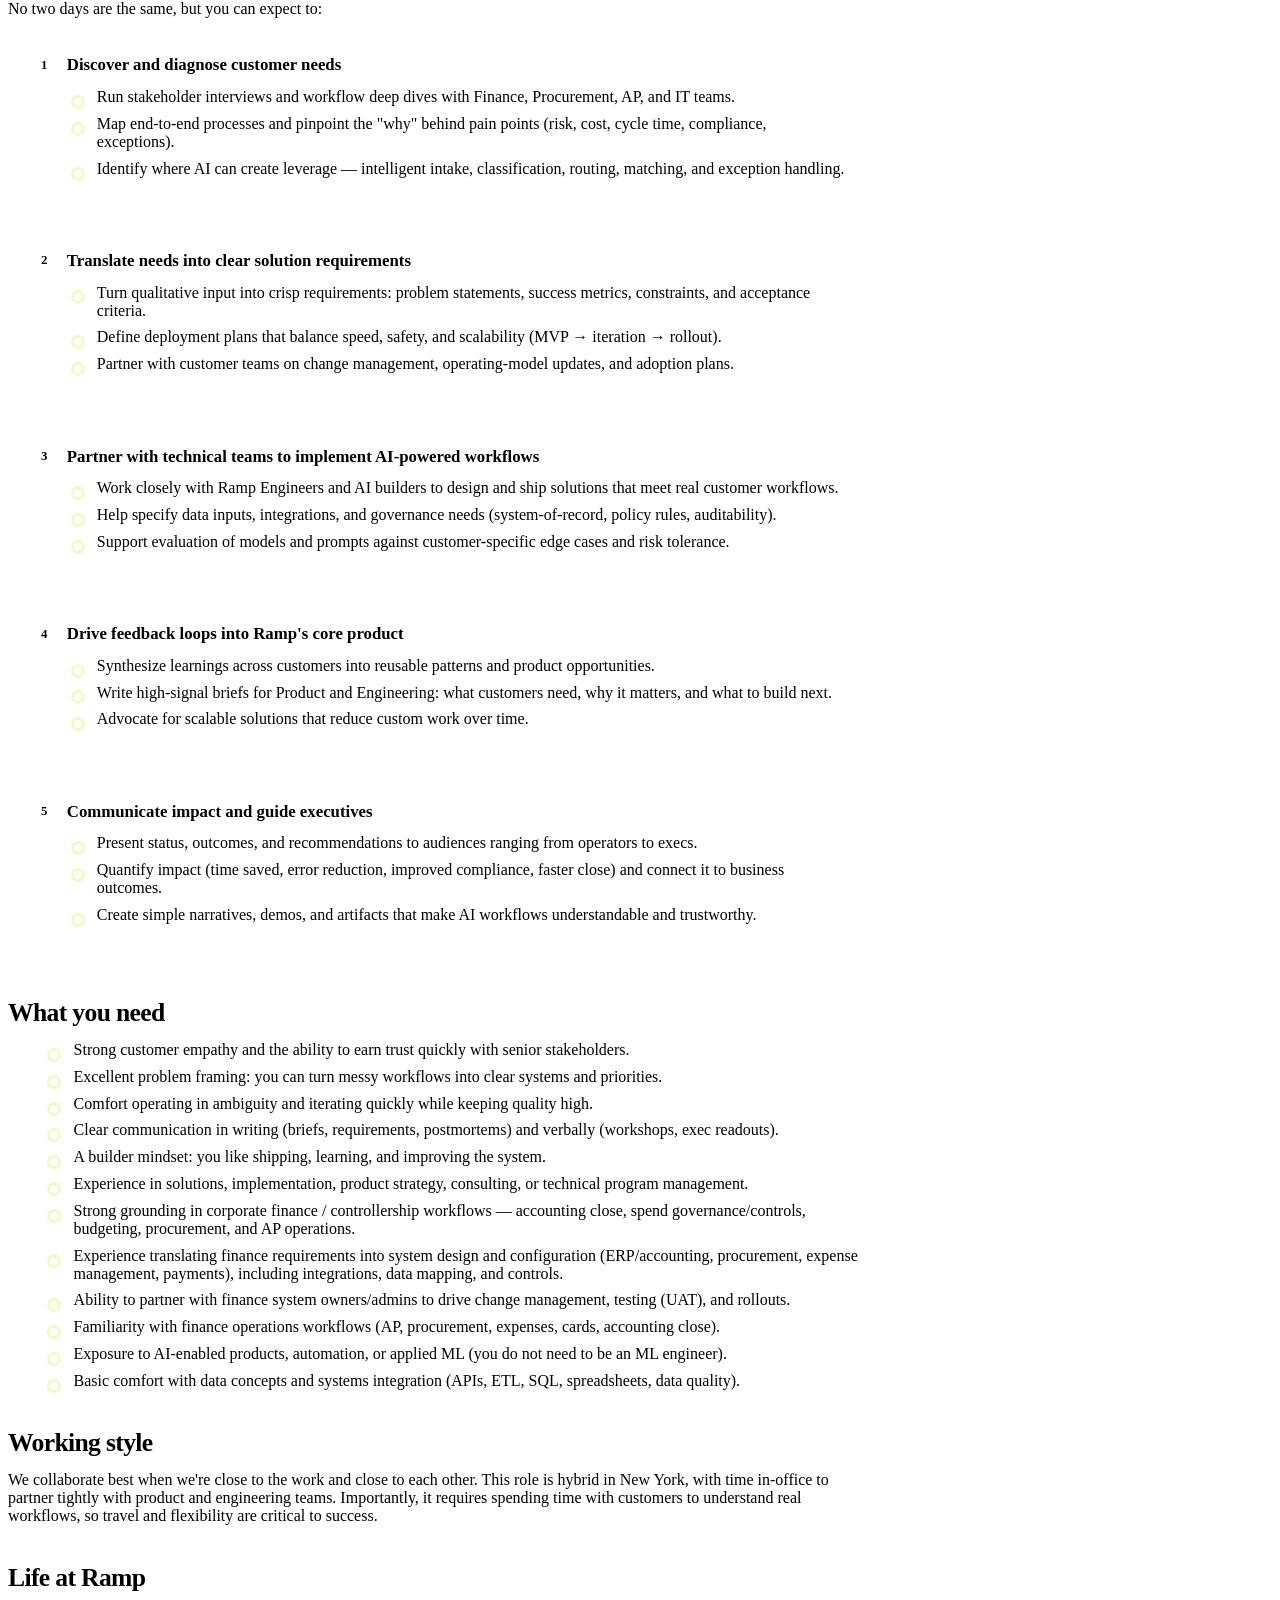
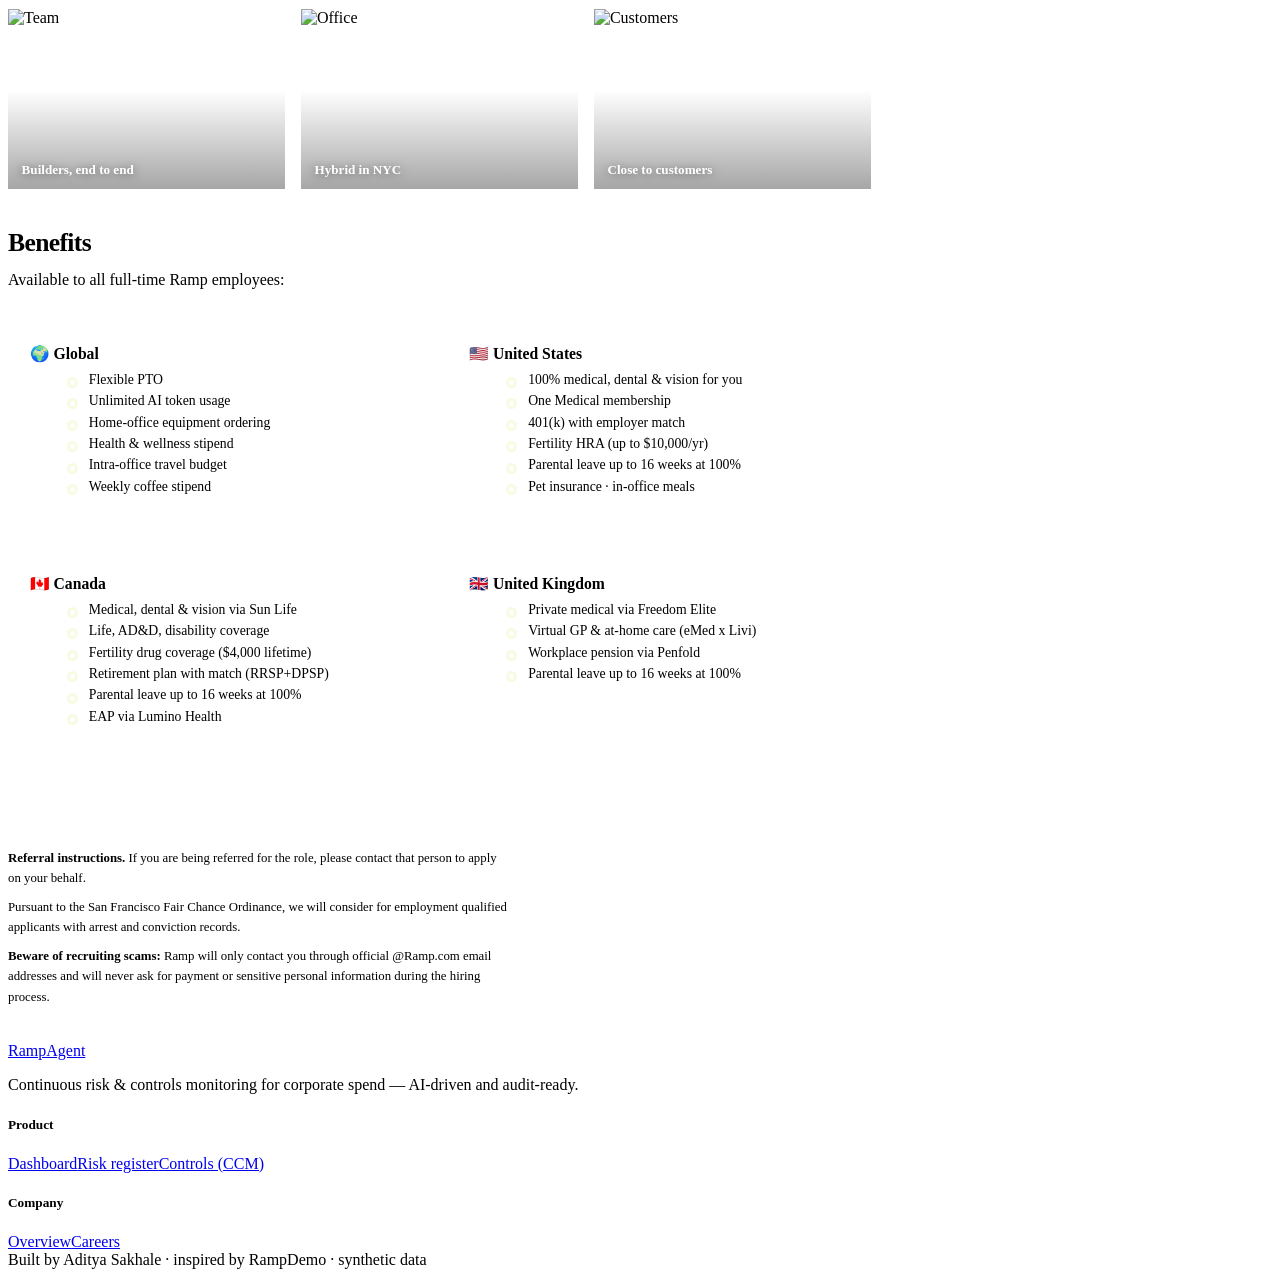
==== commit 4c9b84e9: "Rebuild site from scratch: unified premium Ramp-branded experience Recreate the whole Vercel site (p" ====
--- a/public/careers.html
+++ b/public/careers.html
@@ -3,240 +3,139 @@
 <head>
 <meta charset="UTF-8">
 <meta name="viewport" content="width=device-width, initial-scale=1.0">
-<title>AI Solutions Strategist · Ramp Careers</title>
-<link rel="preconnect" href="https://fonts.googleapis.com">
-<link href="https://fonts.googleapis.com/css2?family=Inter:wght@400;500;600;700;800;900&display=swap" rel="stylesheet">
+<title>AI Solutions Strategist · RampAgent Careers</title>
+<link rel="stylesheet" href="/styles.css">
 <style>
-*{margin:0;padding:0;box-sizing:border-box}
-:root{
-  --cream:#FBFAF6;--ink:#13130f;--muted:#5c5d55;--dim:#8c8d83;
-  --line:#eae8df;--line-2:#f0eee7;--paper:#ffffff;
-  --lime:#d8fe51;--lime-deep:#c4f02f;
-  --mint:#e6f3ea;--peach:#fcefe0;--lav:#ece9f8;--sky:#e6eefb;
-  --radius:16px;--shadow:0 1px 2px rgba(19,19,15,.04),0 10px 30px rgba(19,19,15,.06);
-}
-html{scroll-behavior:smooth}
-body{font-family:'Inter',system-ui,-apple-system,sans-serif;background:var(--cream);color:var(--ink);
-  line-height:1.6;-webkit-font-smoothing:antialiased;font-size:16px}
-a{color:inherit;text-decoration:none}
-svg{display:block}
-
-/* ── Nav ── */
-.nav{position:sticky;top:0;z-index:50;background:rgba(251,250,246,.85);backdrop-filter:saturate(180%) blur(12px);
-  border-bottom:1px solid var(--line)}
-.nav-inner{max-width:1180px;margin:0 auto;padding:.9rem 1.5rem;display:flex;align-items:center;gap:1.2rem}
-.brand{display:flex;align-items:center;gap:.5rem}
-.brand-mark{width:26px;height:26px;border-radius:7px;background:var(--ink);position:relative;overflow:hidden}
-.brand-mark::after{content:'';position:absolute;inset:0;background:
-  linear-gradient(135deg,transparent 45%,var(--lime) 46%,var(--lime) 60%,transparent 61%)}
-.brand-word{font-size:1.3rem;font-weight:800;letter-spacing:-.04em}
-.nav-spacer{flex:1}
-.nav-link{font-size:.88rem;font-weight:600;color:var(--muted)}
-.nav-link:hover{color:var(--ink)}
-.btn{font-family:inherit;font-weight:700;border:none;cursor:pointer;border-radius:999px;transition:transform .12s,box-shadow .2s,background .15s,opacity .15s}
-.btn:active{transform:translateY(1px)}
-.btn-lime{background:var(--lime);color:var(--ink);padding:.6rem 1.25rem;font-size:.88rem}
-.btn-lime:hover{background:var(--lime-deep);box-shadow:0 8px 22px rgba(196,240,47,.45)}
-.btn-dark{background:var(--ink);color:#fff;padding:.6rem 1.25rem;font-size:.88rem}
-.btn-dark:hover{opacity:.88}
-
-/* ── Hero ── */
-.hero-inner{max-width:1180px;margin:0 auto;padding:3rem 1.5rem 1.5rem}
-.crumb{font-size:.8rem;color:var(--dim);font-weight:600;margin-bottom:1.1rem;letter-spacing:.01em}
+.job-hero{padding:2.6rem 0 1.2rem}
+.crumb{font-size:.8rem;color:var(--dim);font-weight:600;margin-bottom:1rem}
 .crumb a:hover{color:var(--ink)}
-.eyebrow{display:inline-block;background:var(--lime);color:var(--ink);font-size:.72rem;font-weight:800;
-  letter-spacing:.08em;text-transform:uppercase;padding:.3rem .7rem;border-radius:999px;margin-bottom:1rem}
-.hero h1{font-size:3.2rem;font-weight:900;letter-spacing:-.045em;line-height:1.02;max-width:16ch}
-.chips{display:flex;flex-wrap:wrap;gap:.5rem;margin-top:1.3rem}
+.job-hero h1{font-size:clamp(2.1rem,4.5vw,3rem);font-weight:900;letter-spacing:-.04em;max-width:16ch;margin-top:.7rem}
+.chips{display:flex;flex-wrap:wrap;gap:.5rem;margin-top:1.2rem}
 .chip{display:inline-flex;align-items:center;gap:.4rem;background:var(--paper);border:1px solid var(--line);
-  border-radius:999px;padding:.4rem .85rem;font-size:.8rem;font-weight:600;color:var(--muted)}
+  border-radius:var(--r-pill);padding:.4rem .85rem;font-size:.8rem;font-weight:600;color:var(--muted)}
 .chip svg{width:14px;height:14px;stroke:var(--dim);stroke-width:1.8;fill:none}
-
-/* ── Hero image band ── */
-.hero-band{max-width:1180px;margin:1.6rem auto 0;padding:0 1.5rem}
-.hero-img{position:relative;height:300px;border-radius:22px;overflow:hidden;background:
-  linear-gradient(120deg,#d8fe51,#bfe9a8 40%,#cfe0f6);box-shadow:var(--shadow)}
-.hero-img img{width:100%;height:100%;object-fit:cover;display:block}
-.hero-img .tagline{position:absolute;left:2rem;bottom:1.6rem;right:2rem;color:#fff;
-  text-shadow:0 2px 18px rgba(0,0,0,.45);font-size:1.45rem;font-weight:800;letter-spacing:-.02em;max-width:30ch}
-.hero-img::after{content:'';position:absolute;inset:0;background:linear-gradient(180deg,transparent 35%,rgba(0,0,0,.45))}
-
-/* ── Layout ── */
-.wrap{max-width:1180px;margin:0 auto;padding:2.4rem 1.5rem 4rem;display:grid;grid-template-columns:1fr 348px;gap:3.2rem}
+.band{height:300px;border-radius:var(--r-lg);overflow:hidden;margin:1.5rem 0 0;box-shadow:var(--shadow);position:relative}
+.band img{width:100%;height:100%;object-fit:cover}
+.band .tagline{position:absolute;left:2rem;bottom:1.6rem;right:2rem;color:#fff;font-size:1.4rem;font-weight:800;
+  letter-spacing:-.02em;text-shadow:0 2px 18px rgba(0,0,0,.4);max-width:28ch;z-index:2}
+.band::after{content:'';position:absolute;inset:0;background:linear-gradient(180deg,transparent 40%,rgba(0,0,0,.4))}
+
+.layout{display:grid;grid-template-columns:1fr 350px;gap:3.2rem;padding:2.4rem 0 4rem}
 .content{min-width:0}
-
-/* ── Tabs ── */
-.tabs{display:flex;gap:.25rem;border-bottom:1px solid var(--line);margin-bottom:1.9rem;position:sticky;top:58px;
-  background:var(--cream);z-index:10;padding-top:.2rem}
-.tab{background:none;border:none;font-family:inherit;font-size:.95rem;font-weight:700;color:var(--dim);cursor:pointer;
-  padding:.75rem 1.05rem;border-bottom:2px solid transparent;margin-bottom:-1px}
-.tab:hover{color:var(--ink)}
-.tab.active{color:var(--ink);border-bottom-color:var(--ink)}
-.panel{display:none}
-.panel.active{display:block;animation:fade .25s ease}
-@keyframes fade{from{opacity:0;transform:translateY(4px)}to{opacity:1;transform:none}}
-
-/* ── Prose ── */
+.tabs{display:flex;gap:.25rem;border-bottom:1px solid var(--line);margin-bottom:1.8rem;position:sticky;top:58px;background:var(--cream);z-index:10}
+.tab{background:none;border:none;font-family:inherit;font-size:.95rem;font-weight:700;color:var(--dim);cursor:pointer;padding:.75rem 1.05rem;border-bottom:2px solid transparent;margin-bottom:-1px}
+.tab:hover{color:var(--ink)}.tab.active{color:var(--ink);border-bottom-color:var(--ink)}
+.pane{display:none}.pane.active{display:block;animation:fade .25s ease}
+
 .prose h2{font-size:1.6rem;font-weight:800;letter-spacing:-.025em;margin:2.4rem 0 .8rem}
 .prose h2:first-child{margin-top:0}
-.prose p{color:#33342d;margin:.7rem 0}
-.prose .lead{font-size:1.1rem;color:#2b2c25}
+.prose p{color:var(--ink-2);margin:.7rem 0}.prose .lead{font-size:1.1rem}
 .prose ul{list-style:none;margin:.6rem 0 1rem}
-.prose li{position:relative;padding-left:1.6rem;margin:.55rem 0;color:#33342d}
-.prose li::before{content:'';position:absolute;left:.15rem;top:.62em;width:8px;height:8px;border-radius:50%;
-  background:var(--lime-deep);box-shadow:0 0 0 3px rgba(196,240,47,.28)}
+.prose li{position:relative;padding-left:1.6rem;margin:.55rem 0;color:var(--ink-2)}
+.prose li::before{content:'';position:absolute;left:.15rem;top:.62em;width:8px;height:8px;border-radius:50%;background:var(--lime-deep);box-shadow:0 0 0 3px rgba(196,240,47,.28)}
 .prose strong{color:var(--ink);font-weight:700}
-
-/* about ramp image */
-.about-row{display:grid;grid-template-columns:1.4fr 1fr;gap:1.6rem;align-items:center;margin:.6rem 0 .4rem}
-.media{border-radius:var(--radius);overflow:hidden;height:230px;background:linear-gradient(135deg,var(--mint),var(--sky));box-shadow:var(--shadow)}
-.media img{width:100%;height:100%;object-fit:cover}
-
-.callout{background:var(--ink);color:#fff;border-radius:18px;padding:1.6rem 1.8rem;margin:1.6rem 0}
-.callout .big{font-size:1.6rem;font-weight:800;letter-spacing:-.02em;line-height:1.25}
-.callout .big .hl{color:var(--lime)}
-.callout .sub{color:#c7c9bd;font-size:.92rem;margin-top:.5rem}
-
-/* groups */
-.group{border:1px solid var(--line);border-radius:var(--radius);padding:1.25rem 1.45rem;margin:.9rem 0;background:var(--paper);box-shadow:var(--shadow)}
+.about-row{display:grid;grid-template-columns:1.4fr 1fr;gap:1.6rem;align-items:center;margin:.4rem 0}
+.media{border-radius:var(--r);overflow:hidden;height:230px;box-shadow:var(--shadow)}.media img{width:100%;height:100%;object-fit:cover}
+.callout{background:var(--ink);color:#fff;border-radius:var(--r-lg);padding:1.6rem 1.8rem;margin:1.6rem 0}
+.callout .big{font-size:1.5rem;font-weight:800;letter-spacing:-.02em;line-height:1.25}
+.callout .big .hl{color:var(--lime)}.callout .sub{color:#c7c9bd;font-size:.92rem;margin-top:.5rem}
+.group{border:1px solid var(--line);border-radius:var(--r);padding:1.25rem 1.45rem;margin:.9rem 0;background:var(--paper);box-shadow:var(--shadow)}
 .group h3{margin:0 0 .4rem;display:flex;align-items:center;gap:.6rem;font-size:1.05rem;font-weight:700}
-.group .num{width:26px;height:26px;border-radius:8px;background:var(--lime);color:var(--ink);font-size:.8rem;
-  font-weight:800;display:inline-flex;align-items:center;justify-content:center;flex-shrink:0}
-
-/* life at ramp gallery */
+.group .num{width:26px;height:26px;border-radius:8px;background:var(--lime);color:var(--ink);font-size:.8rem;font-weight:800;display:inline-flex;align-items:center;justify-content:center;flex-shrink:0}
 .gallery{display:grid;grid-template-columns:repeat(3,1fr);gap:1rem;margin:1rem 0}
-.gphoto{position:relative;height:170px;border-radius:14px;overflow:hidden;box-shadow:var(--shadow)}
-.gphoto:nth-child(1){background:linear-gradient(135deg,var(--peach),#f6d9c0)}
-.gphoto:nth-child(2){background:linear-gradient(135deg,var(--lav),#d6cdf2)}
-.gphoto:nth-child(3){background:linear-gradient(135deg,var(--mint),#bfe3c9)}
+.gphoto{height:180px;border-radius:var(--r);overflow:hidden;box-shadow:var(--shadow);position:relative}
 .gphoto img{width:100%;height:100%;object-fit:cover}
-.gphoto .cap{position:absolute;left:.8rem;bottom:.7rem;color:#fff;font-weight:700;font-size:.82rem;
-  text-shadow:0 1px 10px rgba(0,0,0,.5);z-index:2}
-.gphoto::after{content:'';position:absolute;inset:0;background:linear-gradient(180deg,transparent 45%,rgba(0,0,0,.4))}
-
-/* benefits */
+.gphoto .cap{position:absolute;left:.85rem;bottom:.7rem;color:#fff;font-weight:700;font-size:.82rem;text-shadow:0 1px 10px rgba(0,0,0,.5);z-index:2}
+.gphoto::after{content:'';position:absolute;inset:0;background:linear-gradient(180deg,transparent 45%,rgba(0,0,0,.35))}
 .ben-grid{display:grid;grid-template-columns:repeat(2,1fr);gap:1rem;margin-top:1rem}
-.ben-card{border:1px solid var(--line);border-radius:var(--radius);padding:1.15rem 1.35rem;background:var(--paper)}
-.ben-card:nth-child(1){background:var(--mint)}
-.ben-card:nth-child(2){background:var(--sky)}
-.ben-card:nth-child(3){background:var(--peach)}
-.ben-card:nth-child(4){background:var(--lav)}
-.ben-card h4{font-size:.98rem;font-weight:800;margin-bottom:.55rem;display:flex;align-items:center;gap:.5rem}
+.ben-card{border:1px solid var(--line);border-radius:var(--r);padding:1.15rem 1.35rem}
+.ben-card:nth-child(1){background:var(--green-soft)}.ben-card:nth-child(2){background:var(--blue-soft)}
+.ben-card:nth-child(3){background:var(--amber-soft)}.ben-card:nth-child(4){background:var(--lime-soft)}
+.ben-card h4{font-size:.98rem;font-weight:800;margin-bottom:.55rem}
 .ben-card ul{margin:0;list-style:none}
-.ben-card li{position:relative;padding-left:1.2rem;font-size:.86rem;color:#33352d;margin:.34rem 0}
+.ben-card li{position:relative;padding-left:1.2rem;font-size:.86rem;color:var(--ink-2);margin:.34rem 0}
 .ben-card li::before{content:'';position:absolute;left:0;top:.6em;width:5px;height:5px;border-radius:50%;background:var(--ink);opacity:.5}
 
-/* ── Sidebar ── */
 .aside{position:sticky;top:86px;align-self:start}
-.apply-card{border:1px solid var(--line);border-radius:20px;padding:1.5rem;box-shadow:var(--shadow);background:var(--paper)}
+.apply-card{border:1px solid var(--line);border-radius:var(--r-lg);padding:1.5rem;box-shadow:var(--shadow);background:var(--paper)}
 .apply-card .ote{font-size:1.5rem;font-weight:900;letter-spacing:-.03em}
 .apply-card .ote-sub{font-size:.78rem;color:var(--dim);margin-top:.15rem}
-.apply-card .equity{display:inline-block;margin-top:.55rem;font-size:.72rem;font-weight:800;color:#3f6212;
-  background:#eef8d2;border:1px solid #dcedb0;border-radius:999px;padding:.22rem .7rem}
+.apply-card .equity{display:inline-block;margin-top:.55rem;font-size:.72rem;font-weight:800;color:var(--green);background:var(--green-soft);border:1px solid #cdeed8;border-radius:var(--r-pill);padding:.22rem .7rem}
 .meta{margin:1.15rem 0;border-top:1px solid var(--line-2);padding-top:1rem}
 .meta-row{display:flex;justify-content:space-between;gap:1rem;padding:.42rem 0;font-size:.85rem}
-.meta-row .k{color:var(--dim);font-weight:600}
-.meta-row .v{color:var(--ink);font-weight:700;text-align:right}
-.apply-card .btn-lime{width:100%;padding:.85rem;font-size:.95rem;margin-top:.4rem}
+.meta-row .k{color:var(--dim);font-weight:600}.meta-row .v{color:var(--ink);font-weight:700;text-align:right}
+.apply-card .btn{width:100%;justify-content:center;margin-top:.4rem}
 .share{display:flex;gap:.5rem;margin-top:.7rem}
-.share button{flex:1;background:var(--paper);border:1px solid var(--line);border-radius:999px;padding:.5rem;cursor:pointer;
-  color:var(--muted);font-size:.78rem;font-weight:600;font-family:inherit}
-.share button:hover{background:var(--cream);color:var(--ink)}
-.demo-link{margin-top:1rem;font-size:.8rem;color:var(--dim);text-align:center}
-.demo-link a{color:#2f6bff;font-weight:700}
-
-/* ── Form ── */
-.form{max-width:640px}
-.form .row{display:grid;grid-template-columns:1fr 1fr;gap:1rem}
-.field{margin-bottom:1.1rem}
-.field label{display:block;font-size:.85rem;font-weight:600;margin-bottom:.35rem}
-.field .req{color:#dc2626}
-.field input,.field textarea,.field select{width:100%;border:1px solid var(--line);border-radius:12px;
-  padding:.7rem .9rem;font-family:inherit;font-size:.9rem;color:var(--ink);background:var(--paper);outline:none;transition:border-color .15s,box-shadow .15s}
+.share button{flex:1;background:var(--paper);border:1px solid var(--line);border-radius:var(--r-pill);padding:.5rem;cursor:pointer;color:var(--muted);font-size:.78rem;font-weight:600;font-family:inherit}
+.share button:hover{background:var(--paper-2);color:var(--ink)}
+.demo-link{margin-top:1rem;font-size:.8rem;color:var(--dim);text-align:center}.demo-link a{color:var(--ink);font-weight:700;border-bottom:2px solid var(--lime)}
+
+.form{max-width:640px}.form .row{display:grid;grid-template-columns:1fr 1fr;gap:1rem}
+.field{margin-bottom:1.1rem}.field label{display:block;font-size:.85rem;font-weight:600;margin-bottom:.35rem}.field .req{color:var(--red)}
+.field input,.field textarea,.field select{width:100%;border:1px solid var(--line);border-radius:var(--r-sm);padding:.7rem .9rem;font-family:inherit;font-size:.9rem;color:var(--ink);background:var(--paper);outline:none;transition:border-color .15s,box-shadow .15s}
 .field input:focus,.field textarea:focus{border-color:var(--lime-deep);box-shadow:0 0 0 3px rgba(196,240,47,.25)}
 .field textarea{min-height:120px;resize:vertical}
-.file{border:1.5px dashed var(--line);border-radius:14px;padding:1.4rem;text-align:center;color:var(--dim);cursor:pointer;font-size:.85rem}
-.file:hover{border-color:var(--lime-deep);background:var(--cream)}
-.form-success{display:none;background:#eef8d2;border:1px solid #dcedb0;border-radius:16px;padding:1.5rem 1.7rem}
-.form-success h3{margin:0 0 .3rem;color:#3f6212;font-size:1.1rem}
-.form-success p{color:#4d7c0f;margin:0;font-size:.9rem}
-
-/* ── Notices / footer ── */
-.notices{max-width:1180px;margin:0 auto;padding:0 1.5rem}
-.notices .box{border-top:1px solid var(--line);padding:1.7rem 0;color:var(--dim);font-size:.8rem;line-height:1.6}
-.notices .box p{margin:.5rem 0;max-width:78ch}
-.foot{background:var(--ink);color:#cfd2c8;margin-top:1rem}
-.foot-inner{max-width:1180px;margin:0 auto;padding:2.2rem 1.5rem;display:flex;justify-content:space-between;align-items:center;flex-wrap:wrap;gap:1rem;font-size:.82rem}
-.foot .brand-word{color:#fff}
-.foot a{color:var(--lime)}
-
-@media(max-width:920px){
-  .wrap{grid-template-columns:1fr;gap:1.6rem}
-  .aside{position:static;order:-1}
-  .hero h1{font-size:2.3rem}
-  .about-row,.ben-grid,.gallery{grid-template-columns:1fr}
-  .tabs{top:0}
-  .hero-img{height:220px}
-}
+.file{border:1.5px dashed var(--line);border-radius:var(--r);padding:1.4rem;text-align:center;color:var(--dim);cursor:pointer;font-size:.85rem}
+.file:hover{border-color:var(--lime-deep);background:var(--paper-2)}
+.form-success{display:none;background:var(--lime-soft);border:1px solid var(--lime-line);border-radius:var(--r);padding:1.5rem 1.7rem}
+.form-success h3{margin:0 0 .3rem;color:#3f6212;font-size:1.1rem}.form-success p{color:#4d7c0f;margin:0;font-size:.9rem}
+
+.notices{border-top:1px solid var(--line);padding:1.7rem 0;color:var(--dim);font-size:.8rem;line-height:1.6}
+.notices p{margin:.5rem 0;max-width:78ch}
+
+@media(max-width:920px){.layout{grid-template-columns:1fr;gap:1.6rem}.aside{position:static;order:-1}.about-row,.ben-grid,.gallery{grid-template-columns:1fr}.tabs{top:0}.band{height:220px}}
 </style>
 </head>
 <body>
 
-<!-- ── Nav ── -->
-<div class="nav">
-  <div class="nav-inner">
-    <a class="brand" href="/index.html"><span class="brand-mark"></span><span class="brand-word">Ramp</span></a>
-    <div class="nav-spacer"></div>
-    <a class="nav-link" href="/index.html">Product demo</a>
-    <a class="nav-link" href="#">All openings</a>
-    <button class="btn btn-dark" onclick="openApply()">Apply</button>
-  </div>
-</div>
-
-<!-- ── Hero ── -->
-<header>
-  <div class="hero-inner">
-    <div class="crumb"><a href="#">Ramp</a> &nbsp;›&nbsp; <a href="#">Careers</a> &nbsp;›&nbsp; Business Development</div>
-    <span class="eyebrow">We're hiring</span>
-    <h1>AI Solutions Strategist</h1>
-    <div class="chips">
-      <span class="chip"><svg viewBox="0 0 24 24"><path d="M21 10c0 7-9 12-9 12s-9-5-9-12a9 9 0 0 1 18 0z"/><circle cx="12" cy="10" r="3"/></svg>New York, NY (HQ)</span>
-      <span class="chip"><svg viewBox="0 0 24 24"><rect x="2" y="7" width="20" height="14" rx="2"/><path d="M16 7V5a2 2 0 0 0-2-2h-4a2 2 0 0 0-2 2v2"/></svg>Full time</span>
-      <span class="chip"><svg viewBox="0 0 24 24"><path d="M3 21h18"/><path d="M5 21V7l8-4v18"/><path d="M19 21V11l-6-4"/></svg>Hybrid</span>
-      <span class="chip"><svg viewBox="0 0 24 24"><circle cx="9" cy="7" r="4"/><path d="M3 21v-2a4 4 0 0 1 4-4h4a4 4 0 0 1 4 4v2"/><path d="M16 3.13a4 4 0 0 1 0 7.75"/></svg>Business Development</span>
-    </div>
-  </div>
-  <div class="hero-band">
-    <div class="hero-img">
-      <img src="https://images.unsplash.com/photo-1486406146926-c627a92ad1ab?w=1600&q=80&auto=format&fit=crop" alt="Modern office building" loading="lazy" onerror="this.remove()">
-      <div class="tagline">Build the smart infrastructure for finance teams.</div>
-    </div>
-  </div>
-</header>
-
-<!-- ── Body ── -->
-<div class="wrap">
+<!-- NAV -->
+<nav class="nav"><div class="nav-inner">
+  <a class="brand" href="/"><span class="brand-mark"></span><span class="brand-word">Ramp<b style="color:var(--lime-deep)">Agent</b></span></a>
+  <span class="nav-tag">Risk OS</span>
+  <div class="nav-links">
+    <a class="nav-link" href="/">Overview</a>
+    <a class="nav-link" href="/dashboard.html">Dashboard</a>
+    <a class="nav-link active" href="/careers.html">Careers</a>
+  </div>
+  <div class="nav-spacer"></div>
+  <div class="nav-right">
+    <a class="btn btn-ghost btn-sm" href="/dashboard.html">Product demo</a>
+    <a class="btn btn-ink btn-sm" onclick="openApply()" style="cursor:pointer">Apply</a>
+  </div>
+</div></nav>
+
+<!-- HERO -->
+<header class="job-hero"><div class="container">
+  <div class="crumb"><a href="/">RampAgent</a> &nbsp;›&nbsp; <a href="/careers.html">Careers</a> &nbsp;›&nbsp; Business Development</div>
+  <span class="eyebrow">We're hiring</span>
+  <h1>AI Solutions Strategist</h1>
+  <div class="chips">
+    <span class="chip"><svg viewBox="0 0 24 24"><path d="M21 10c0 7-9 12-9 12s-9-5-9-12a9 9 0 0 1 18 0z"/><circle cx="12" cy="10" r="3"/></svg>New York, NY (HQ)</span>
+    <span class="chip"><svg viewBox="0 0 24 24"><rect x="2" y="7" width="20" height="14" rx="2"/><path d="M16 7V5a2 2 0 0 0-2-2h-4a2 2 0 0 0-2 2v2"/></svg>Full time</span>
+    <span class="chip"><svg viewBox="0 0 24 24"><path d="M3 21h18"/><path d="M5 21V7l8-4v18"/><path d="M19 21V11l-6-4"/></svg>Hybrid</span>
+    <span class="chip"><svg viewBox="0 0 24 24"><circle cx="9" cy="7" r="4"/><path d="M3 21v-2a4 4 0 0 1 4-4h4a4 4 0 0 1 4 4v2"/><path d="M16 3.13a4 4 0 0 1 0 7.75"/></svg>Business Development</span>
+  </div>
+  <div class="band"><img src="/images/banner.svg" alt="Build the smart infrastructure for finance teams"><div class="tagline">Build the smart infrastructure for finance teams.</div></div>
+</div></header>
+
+<div class="container"><div class="layout">
   <div class="content">
     <div class="tabs">
-      <button class="tab active" id="t-overview" onclick="showTab('overview',this)">Overview</button>
-      <button class="tab" id="t-application" onclick="showTab('application',this)">Application</button>
+      <button class="tab active" onclick="showTab('overview',this)">Overview</button>
+      <button class="tab" onclick="showTab('application',this)">Application</button>
     </div>
 
-    <!-- Overview -->
-    <section class="panel active prose" id="p-overview">
+    <section class="pane active prose" id="p-overview">
       <h2>About Ramp</h2>
       <div class="about-row">
         <div>
           <p class="lead">Ramp is building the smart infrastructure for finance teams, embedded in the transaction flow of every dollar a business spends.</p>
           <p>We automate how over <strong>$200B in annualized spend</strong> flows in and out of <strong>70,000+ companies</strong>: authorizing payments, flagging risk, categorizing spend, and closing books. The problems are high-stakes, data-dense, and unforgiving.</p>
         </div>
-        <div class="media"><img src="https://images.unsplash.com/photo-1554224155-6726b3ff858f?w=900&q=80&auto=format&fit=crop" alt="Finance and accounting" loading="lazy" onerror="this.remove()"></div>
+        <div class="media"><img src="/images/finance.svg" alt="Finance automation"></div>
       </div>
       <p>We hire people with high agency and high urgency. We look for <strong>slope over intercept</strong>. We care less about where you trained and more about what you've built. At Ramp, everyone is a builder who owns problems end to end and makes consequential decisions that shape the outcome.</p>
-      <div class="callout">
-        <div class="big">The median Ramp customer <span class="hl">saves 5%</span> and <span class="hl">grows revenue 16%</span> in their first year.</div>
-        <div class="sub">Far in excess of businesses operating without Ramp. We believe every ambitious company deserves the same.</div>
-      </div>
+      <div class="callout"><div class="big">The median Ramp customer <span class="hl">saves 5%</span> and <span class="hl">grows revenue 16%</span> in their first year.</div><div class="sub">Far in excess of businesses operating without Ramp. We believe every ambitious company deserves the same.</div></div>
       <p>If you want to build systems that directly shape how companies move and manage billions, Ramp is the place to do it.</p>
 
       <h2>About the role</h2>
@@ -245,46 +144,26 @@
 
       <h2>What you'll do</h2>
       <p>No two days are the same, but you can expect to:</p>
-      <div class="group">
-        <h3><span class="num">1</span> Discover and diagnose customer needs</h3>
-        <ul>
-          <li>Run stakeholder interviews and workflow deep dives with Finance, Procurement, AP, and IT teams.</li>
-          <li>Map end-to-end processes and pinpoint the "why" behind pain points (risk, cost, cycle time, compliance, exceptions).</li>
-          <li>Identify where AI can create leverage — intelligent intake, classification, routing, matching, and exception handling.</li>
-        </ul>
-      </div>
-      <div class="group">
-        <h3><span class="num">2</span> Translate needs into clear solution requirements</h3>
-        <ul>
-          <li>Turn qualitative input into crisp requirements: problem statements, success metrics, constraints, and acceptance criteria.</li>
-          <li>Define deployment plans that balance speed, safety, and scalability (MVP → iteration → rollout).</li>
-          <li>Partner with customer teams on change management, operating-model updates, and adoption plans.</li>
-        </ul>
-      </div>
-      <div class="group">
-        <h3><span class="num">3</span> Partner with technical teams to implement AI-powered workflows</h3>
-        <ul>
-          <li>Work closely with Ramp Engineers and AI builders to design and ship solutions that meet real customer workflows.</li>
-          <li>Help specify data inputs, integrations, and governance needs (system-of-record, policy rules, auditability).</li>
-          <li>Support evaluation of models and prompts against customer-specific edge cases and risk tolerance.</li>
-        </ul>
-      </div>
-      <div class="group">
-        <h3><span class="num">4</span> Drive feedback loops into Ramp's core product</h3>
-        <ul>
-          <li>Synthesize learnings across customers into reusable patterns and product opportunities.</li>
-          <li>Write high-signal briefs for Product and Engineering: what customers need, why it matters, and what to build next.</li>
-          <li>Advocate for scalable solutions that reduce custom work over time.</li>
-        </ul>
-      </div>
-      <div class="group">
-        <h3><span class="num">5</span> Communicate impact and guide executives</h3>
-        <ul>
-          <li>Present status, outcomes, and recommendations to audiences ranging from operators to execs.</li>
-          <li>Quantify impact (time saved, error reduction, improved compliance, faster close) and connect it to business outcomes.</li>
-          <li>Create simple narratives, demos, and artifacts that make AI workflows understandable and trustworthy.</li>
-        </ul>
-      </div>
+      <div class="group"><h3><span class="num">1</span> Discover and diagnose customer needs</h3><ul>
+        <li>Run stakeholder interviews and workflow deep dives with Finance, Procurement, AP, and IT teams.</li>
+        <li>Map end-to-end processes and pinpoint the "why" behind pain points (risk, cost, cycle time, compliance, exceptions).</li>
+        <li>Identify where AI can create leverage — intelligent intake, classification, routing, matching, and exception handling.</li></ul></div>
+      <div class="group"><h3><span class="num">2</span> Translate needs into clear solution requirements</h3><ul>
+        <li>Turn qualitative input into crisp requirements: problem statements, success metrics, constraints, and acceptance criteria.</li>
+        <li>Define deployment plans that balance speed, safety, and scalability (MVP → iteration → rollout).</li>
+        <li>Partner with customer teams on change management, operating-model updates, and adoption plans.</li></ul></div>
+      <div class="group"><h3><span class="num">3</span> Partner with technical teams to implement AI-powered workflows</h3><ul>
+        <li>Work closely with Ramp Engineers and AI builders to design and ship solutions that meet real customer workflows.</li>
+        <li>Help specify data inputs, integrations, and governance needs (system-of-record, policy rules, auditability).</li>
+        <li>Support evaluation of models and prompts against customer-specific edge cases and risk tolerance.</li></ul></div>
+      <div class="group"><h3><span class="num">4</span> Drive feedback loops into Ramp's core product</h3><ul>
+        <li>Synthesize learnings across customers into reusable patterns and product opportunities.</li>
+        <li>Write high-signal briefs for Product and Engineering: what customers need, why it matters, and what to build next.</li>
+        <li>Advocate for scalable solutions that reduce custom work over time.</li></ul></div>
+      <div class="group"><h3><span class="num">5</span> Communicate impact and guide executives</h3><ul>
+        <li>Present status, outcomes, and recommendations to audiences ranging from operators to execs.</li>
+        <li>Quantify impact (time saved, error reduction, improved compliance, faster close) and connect it to business outcomes.</li>
+        <li>Create simple narratives, demos, and artifacts that make AI workflows understandable and trustworthy.</li></ul></div>
 
       <h2>What you need</h2>
       <ul>
@@ -307,84 +186,41 @@
 
       <h2>Life at Ramp</h2>
       <div class="gallery">
-        <div class="gphoto"><img src="https://images.unsplash.com/photo-1522071820081-009f0129c71c?w=800&q=80&auto=format&fit=crop" alt="Team collaborating" loading="lazy" onerror="this.remove()"><span class="cap">Builders, end to end</span></div>
-        <div class="gphoto"><img src="https://images.unsplash.com/photo-1497366216548-37526070297c?w=800&q=80&auto=format&fit=crop" alt="Office workspace" loading="lazy" onerror="this.remove()"><span class="cap">Hybrid in NYC</span></div>
-        <div class="gphoto"><img src="https://images.unsplash.com/photo-1600880292203-757bb62b4baf?w=800&q=80&auto=format&fit=crop" alt="Working with customers" loading="lazy" onerror="this.remove()"><span class="cap">Close to customers</span></div>
+        <div class="gphoto"><img src="/images/team.svg" alt="Team"><span class="cap">Builders, end to end</span></div>
+        <div class="gphoto"><img src="/images/workspace.svg" alt="Office"><span class="cap">Hybrid in NYC</span></div>
+        <div class="gphoto"><img src="/images/customers.svg" alt="Customers"><span class="cap">Close to customers</span></div>
       </div>
 
       <h2>Benefits</h2>
       <p>Available to all full-time Ramp employees:</p>
       <div class="ben-grid">
-        <div class="ben-card">
-          <h4>🌍 Global</h4>
-          <ul>
-            <li>Flexible PTO</li><li>Unlimited AI token usage</li>
-            <li>Centralized home-office equipment ordering</li>
-            <li>Health and wellness stipend</li><li>Budget for intra-office travel</li><li>Weekly coffee stipend</li>
-          </ul>
-        </div>
-        <div class="ben-card">
-          <h4>🇺🇸 United States</h4>
-          <ul>
-            <li>100% medical, dental &amp; vision for you; partial for dependents</li>
-            <li>One Medical annual membership</li><li>401(k) with employer match</li>
-            <li>Fertility HRA (up to $10,000/year)</li><li>Parental leave: up to 16 weeks at 100% pay</li>
-            <li>Pet insurance · in-office lunch, snacks &amp; drinks</li><li>Relocation support to NYC or SF</li>
-          </ul>
-        </div>
-        <div class="ben-card">
-          <h4>🇨🇦 Canada</h4>
-          <ul>
-            <li>Group medical, dental &amp; vision via Sun Life</li><li>Life, AD&amp;D, and disability coverage</li>
-            <li>Fertility drug coverage (up to $4,000 lifetime)</li>
-            <li>Group Retirement Plan with match (RRSP + DPSP)</li>
-            <li>Parental leave: up to 16 weeks at 100% pay</li><li>EAP and virtual care via Lumino Health</li>
-          </ul>
-        </div>
-        <div class="ben-card">
-          <h4>🇬🇧 United Kingdom</h4>
-          <ul>
-            <li>Private medical insurance via Freedom Elite</li>
-            <li>Virtual GP and at-home care via eMed x Livi</li>
-            <li>Workplace pension via Penfold (salary sacrifice)</li>
-            <li>Parental leave: up to 16 weeks at 100% pay</li>
-          </ul>
-        </div>
+        <div class="ben-card"><h4>🌍 Global</h4><ul><li>Flexible PTO</li><li>Unlimited AI token usage</li><li>Home-office equipment ordering</li><li>Health &amp; wellness stipend</li><li>Intra-office travel budget</li><li>Weekly coffee stipend</li></ul></div>
+        <div class="ben-card"><h4>🇺🇸 United States</h4><ul><li>100% medical, dental &amp; vision for you</li><li>One Medical membership</li><li>401(k) with employer match</li><li>Fertility HRA (up to $10,000/yr)</li><li>Parental leave up to 16 weeks at 100%</li><li>Pet insurance · in-office meals</li></ul></div>
+        <div class="ben-card"><h4>🇨🇦 Canada</h4><ul><li>Medical, dental &amp; vision via Sun Life</li><li>Life, AD&amp;D, disability coverage</li><li>Fertility drug coverage ($4,000 lifetime)</li><li>Retirement plan with match (RRSP+DPSP)</li><li>Parental leave up to 16 weeks at 100%</li><li>EAP via Lumino Health</li></ul></div>
+        <div class="ben-card"><h4>🇬🇧 United Kingdom</h4><ul><li>Private medical via Freedom Elite</li><li>Virtual GP &amp; at-home care (eMed x Livi)</li><li>Workplace pension via Penfold</li><li>Parental leave up to 16 weeks at 100%</li></ul></div>
       </div>
     </section>
 
-    <!-- Application -->
-    <section class="panel prose" id="p-application">
+    <section class="pane prose" id="p-application">
       <h2>Apply for this role</h2>
-      <p>Tell us a bit about yourself. Fields marked <span style="color:#dc2626">*</span> are required.</p>
+      <p>Tell us a bit about yourself. Fields marked <span style="color:var(--red)">*</span> are required.</p>
       <form class="form" id="apply-form" onsubmit="submitApp(event)">
-        <div class="row">
-          <div class="field"><label>First name <span class="req">*</span></label><input required placeholder="Jane"></div>
-          <div class="field"><label>Last name <span class="req">*</span></label><input required placeholder="Doe"></div>
-        </div>
-        <div class="row">
-          <div class="field"><label>Email <span class="req">*</span></label><input type="email" required placeholder="jane@email.com"></div>
-          <div class="field"><label>Phone</label><input placeholder="(555) 123-4567"></div>
-        </div>
+        <div class="row"><div class="field"><label>First name <span class="req">*</span></label><input required placeholder="Jane"></div>
+          <div class="field"><label>Last name <span class="req">*</span></label><input required placeholder="Doe"></div></div>
+        <div class="row"><div class="field"><label>Email <span class="req">*</span></label><input type="email" required placeholder="jane@email.com"></div>
+          <div class="field"><label>Phone</label><input placeholder="(555) 123-4567"></div></div>
         <div class="field"><label>Resume / CV <span class="req">*</span></label>
           <label class="file" for="resume">📎 &nbsp;Click to attach or drop your resume (PDF, DOCX)</label>
-          <input id="resume" type="file" accept=".pdf,.doc,.docx" style="display:none" onchange="this.previousElementSibling.textContent='📎  '+(this.files[0]?this.files[0].name:'Click to attach')">
-        </div>
+          <input id="resume" type="file" accept=".pdf,.doc,.docx" style="display:none" onchange="this.previousElementSibling.textContent='📎  '+(this.files[0]?this.files[0].name:'Click to attach')"></div>
         <div class="field"><label>LinkedIn</label><input placeholder="linkedin.com/in/…"></div>
-        <div class="field"><label>Where are you based?</label>
-          <select><option>New York, NY</option><option>San Francisco, CA</option><option>Remote (US)</option><option>Other</option></select></div>
-        <div class="field"><label>Why are you a fit for this role? <span class="req">*</span></label>
-          <textarea required placeholder="Tell us about a finance workflow you've improved with AI/automation, and the impact it had."></textarea></div>
-        <button class="btn btn-lime" type="submit" style="padding:.85rem 1.7rem;font-size:.95rem">Submit application</button>
+        <div class="field"><label>Where are you based?</label><select><option>New York, NY</option><option>San Francisco, CA</option><option>Remote (US)</option><option>Other</option></select></div>
+        <div class="field"><label>Why are you a fit for this role? <span class="req">*</span></label><textarea required placeholder="Tell us about a finance workflow you've improved with AI/automation, and the impact it had."></textarea></div>
+        <button class="btn btn-lime btn-lg" type="submit">Submit application</button>
       </form>
-      <div class="form-success" id="apply-success">
-        <h3>✓ Application received</h3>
-        <p>Thanks for applying to the AI Solutions Strategist role. This is a demo posting — no data was stored.</p>
-      </div>
+      <div class="form-success" id="apply-success"><h3>✓ Application received</h3><p>Thanks for applying to the AI Solutions Strategist role. This is a demo posting — no data was stored.</p></div>
     </section>
   </div>
 
-  <!-- Sidebar -->
   <aside class="aside">
     <div class="apply-card">
       <div class="ote">$176K – $240K</div>
@@ -397,47 +233,39 @@
         <div class="meta-row"><span class="k">Department</span><span class="v">Business Development</span></div>
       </div>
       <button class="btn btn-lime" onclick="openApply()">Apply for this job</button>
-      <div class="share">
-        <button onclick="copyLink()" id="share-btn">🔗 Copy link</button>
-        <button onclick="window.print()">🖨 Print</button>
-      </div>
+      <div class="share"><button onclick="copyLink()" id="share-btn">🔗 Copy link</button><button onclick="window.print()">🖨 Print</button></div>
       <p class="ote-sub" style="margin-top:.9rem;line-height:1.5">Final compensation depends on the location and level at which the candidate is hired.</p>
-      <div class="demo-link">↳ See the <a href="/index.html">RampAgent risk-monitoring demo</a></div>
+      <div class="demo-link">↳ See the <a href="/dashboard.html">RampAgent risk dashboard</a></div>
     </div>
   </aside>
 </div>
 
-<!-- Notices -->
 <div class="notices">
-  <div class="box">
-    <p><strong>Referral instructions.</strong> If you are being referred for the role, please contact that person to apply on your behalf.</p>
-    <p>Pursuant to the San Francisco Fair Chance Ordinance, we will consider for employment qualified applicants with arrest and conviction records.</p>
-    <p><strong>Beware of recruiting scams:</strong> Ramp will only contact you through official @Ramp.com email addresses and will never ask for payment or sensitive personal information during the hiring process.</p>
-  </div>
-</div>
-
-<!-- Footer -->
-<footer class="foot">
-  <div class="foot-inner">
-    <a class="brand" href="/index.html"><span class="brand-mark"></span><span class="brand-word">Ramp</span></a>
-    <div>Demo careers page · built alongside the <a href="/index.html">RampAgent</a> risk-monitoring project</div>
-  </div>
+  <p><strong>Referral instructions.</strong> If you are being referred for the role, please contact that person to apply on your behalf.</p>
+  <p>Pursuant to the San Francisco Fair Chance Ordinance, we will consider for employment qualified applicants with arrest and conviction records.</p>
+  <p><strong>Beware of recruiting scams:</strong> Ramp will only contact you through official @Ramp.com email addresses and will never ask for payment or sensitive personal information during the hiring process.</p>
+</div></div>
+
+<footer class="footer">
+  <div class="footer-inner">
+    <div><a class="brand" href="/"><span class="brand-mark"></span><span class="brand-word">RampAgent</span></a>
+      <p class="footer-tag">Continuous risk &amp; controls monitoring for corporate spend — AI-driven and audit-ready.</p></div>
+    <div><h5>Product</h5><a href="/dashboard.html">Dashboard</a><a href="/dashboard.html#register">Risk register</a><a href="/dashboard.html#controls">Controls (CCM)</a></div>
+    <div><h5>Company</h5><a href="/">Overview</a><a href="/careers.html">Careers</a></div>
+  </div>
+  <div class="footer-bottom"><div class="container"><span>Built by Aditya Sakhale · inspired by Ramp</span><span>Demo · synthetic data</span></div></div>
 </footer>
 
 <script>
 function showTab(name,btn){
-  document.querySelectorAll('.panel').forEach(p=>p.classList.remove('active'));
+  document.querySelectorAll('.pane').forEach(p=>p.classList.remove('active'));
   document.querySelectorAll('.tab').forEach(t=>t.classList.remove('active'));
   document.getElementById('p-'+name).classList.add('active');
-  (btn||document.getElementById('t-'+name)).classList.add('active');
+  (btn||document.querySelectorAll('.tab')[name==='application'?1:0]).classList.add('active');
 }
 function openApply(){showTab('application');window.scrollTo({top:document.querySelector('.tabs').offsetTop-60,behavior:'smooth'});}
-function submitApp(e){e.preventDefault();
-  document.getElementById('apply-form').style.display='none';
-  document.getElementById('apply-success').style.display='block';
-  window.scrollTo({top:document.querySelector('.tabs').offsetTop-60,behavior:'smooth'});}
-function copyLink(){const b=document.getElementById('share-btn');
-  navigator.clipboard?.writeText(location.href).then(()=>{b.textContent='✓ Copied';setTimeout(()=>b.textContent='🔗 Copy link',1600);}).catch(()=>{b.textContent=location.host;});}
+function submitApp(e){e.preventDefault();document.getElementById('apply-form').style.display='none';document.getElementById('apply-success').style.display='block';window.scrollTo({top:document.querySelector('.tabs').offsetTop-60,behavior:'smooth'});}
+function copyLink(){const b=document.getElementById('share-btn');navigator.clipboard?.writeText(location.href).then(()=>{b.textContent='✓ Copied';setTimeout(()=>b.textContent='🔗 Copy link',1600);}).catch(()=>{b.textContent=location.host;});}
 </script>
 </body>
 </html>
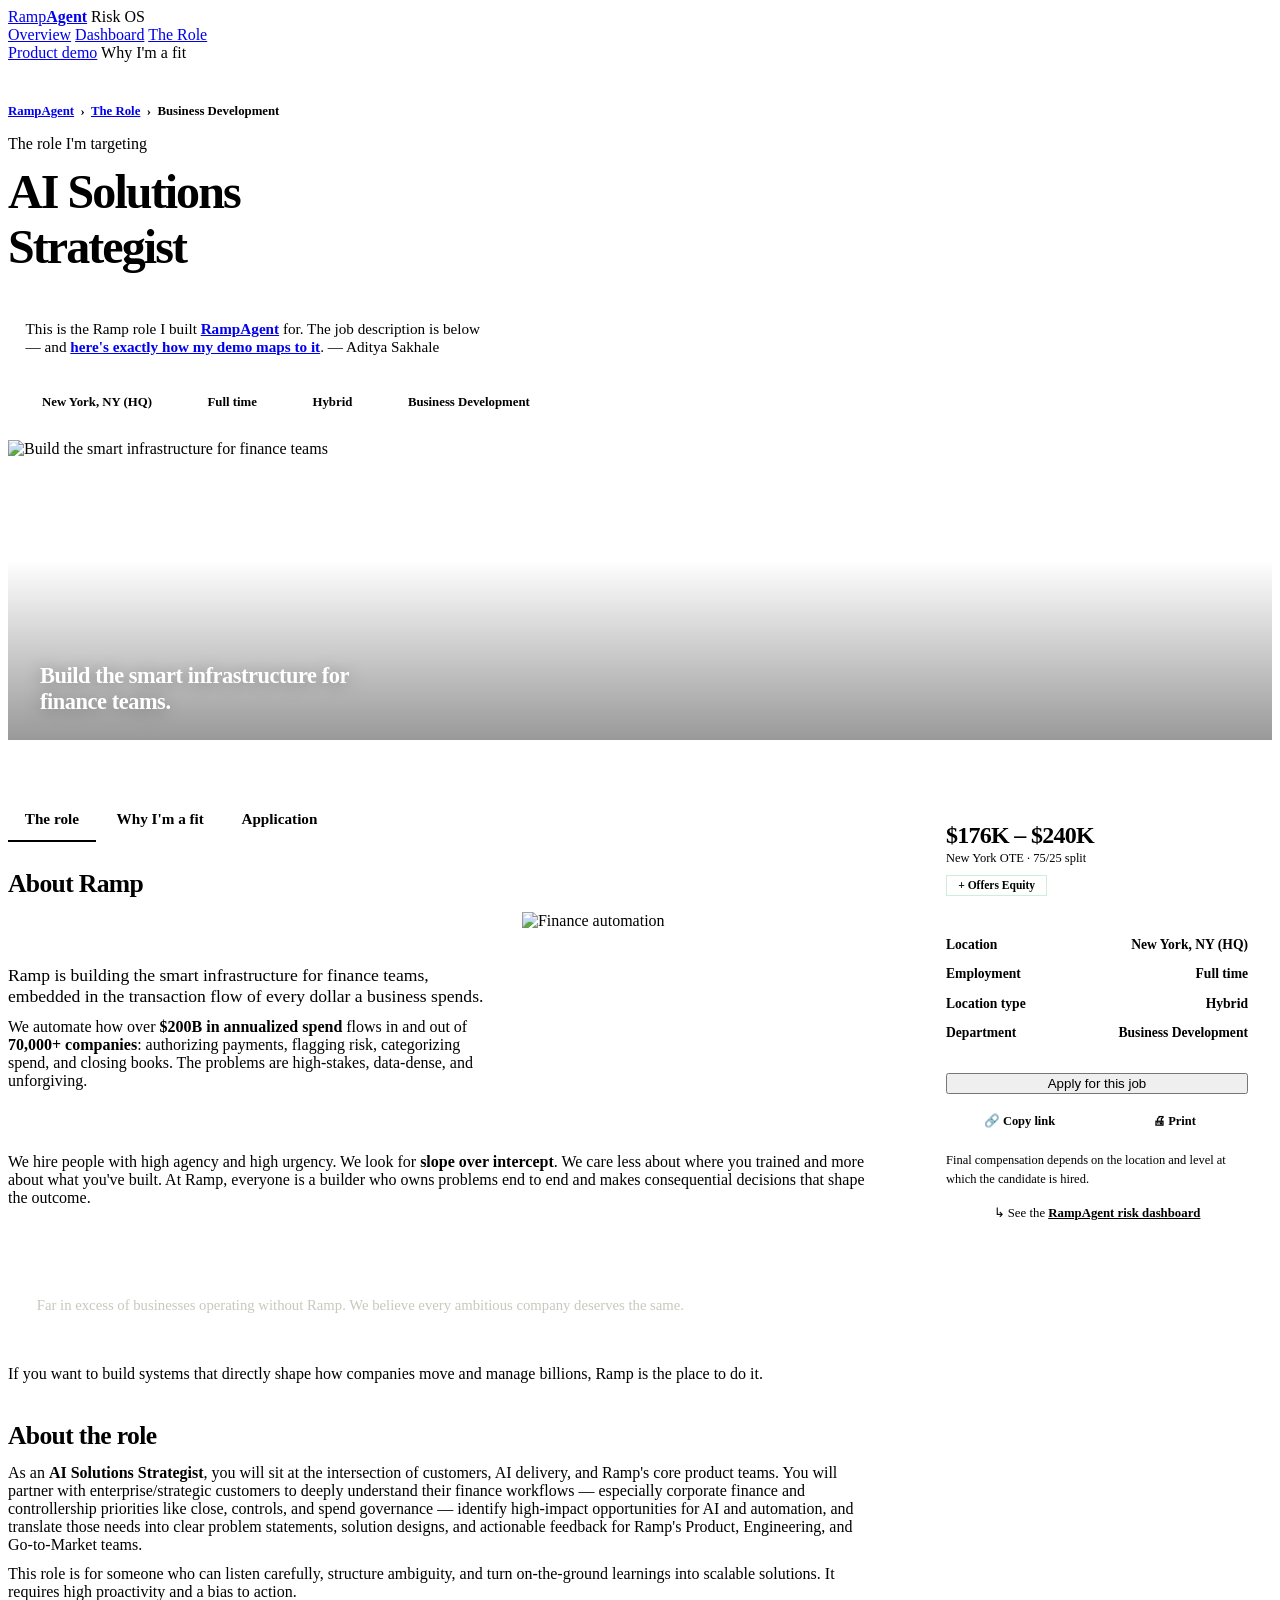
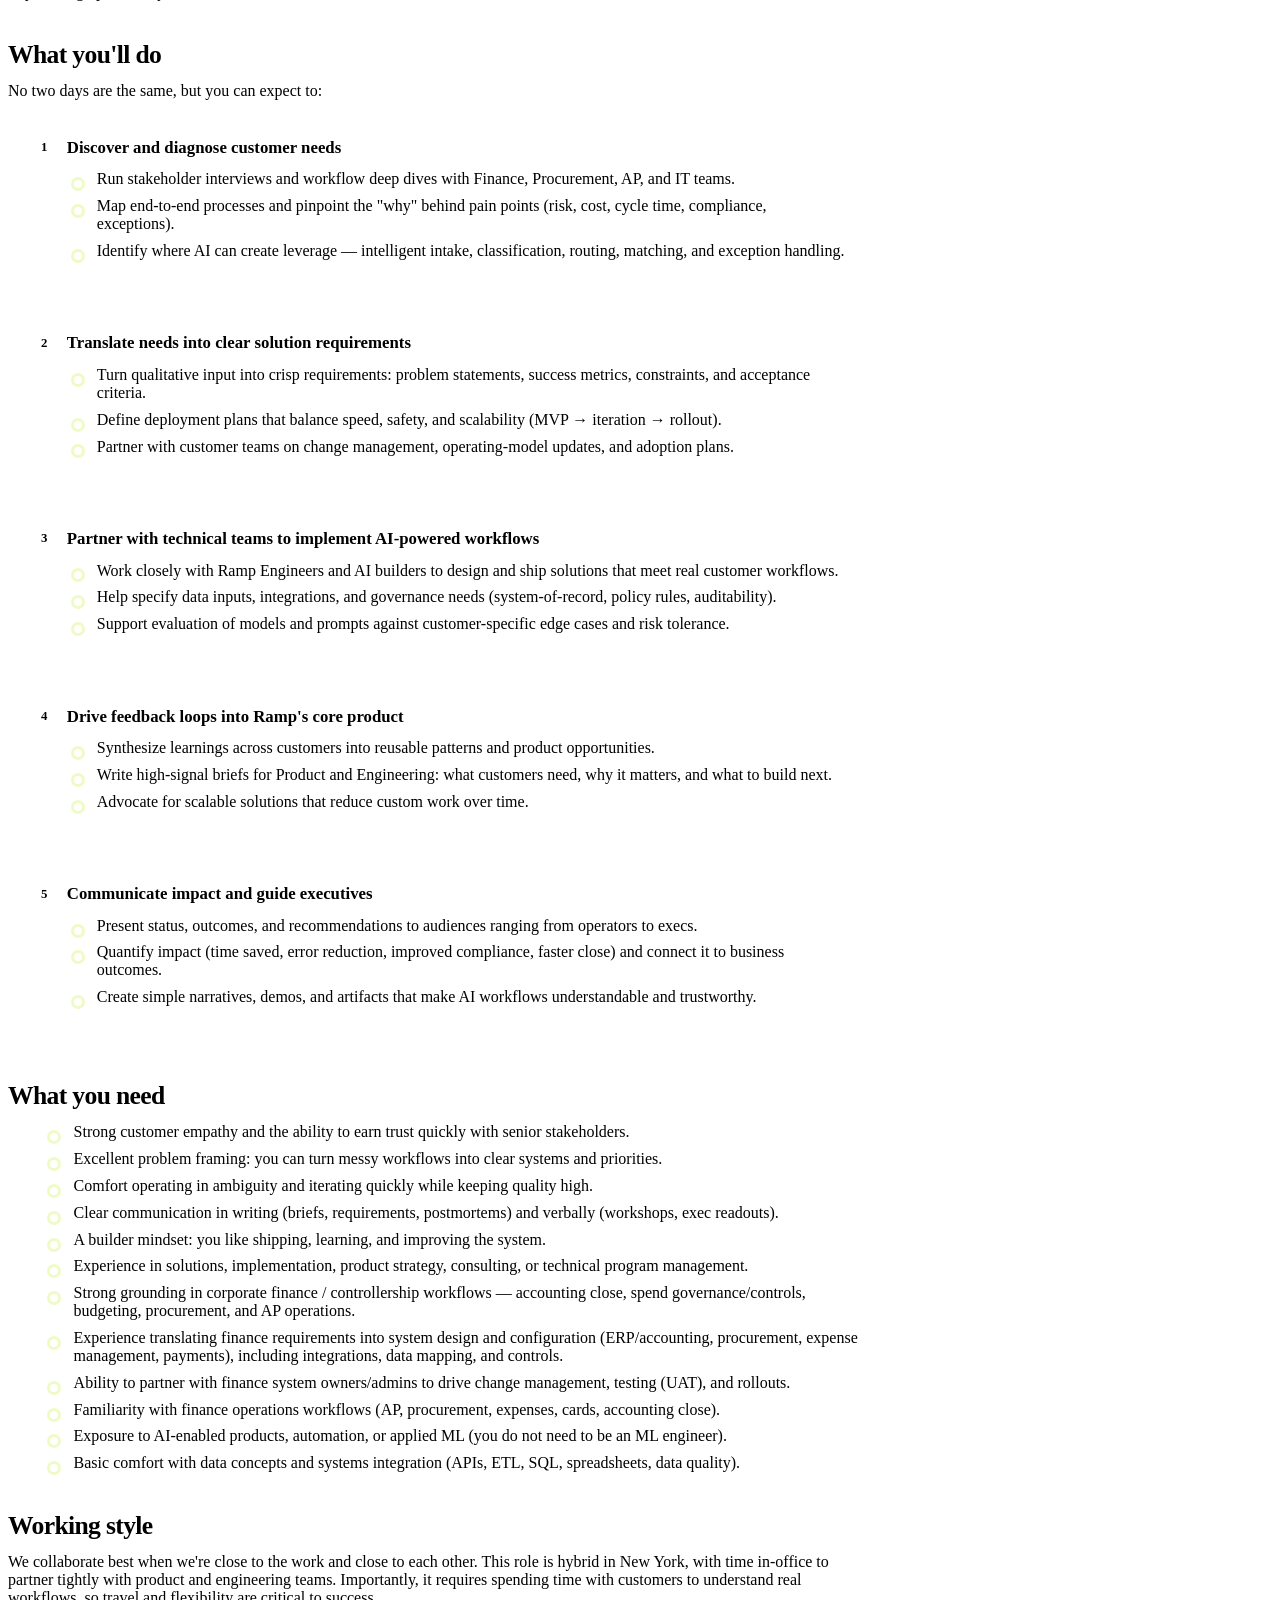
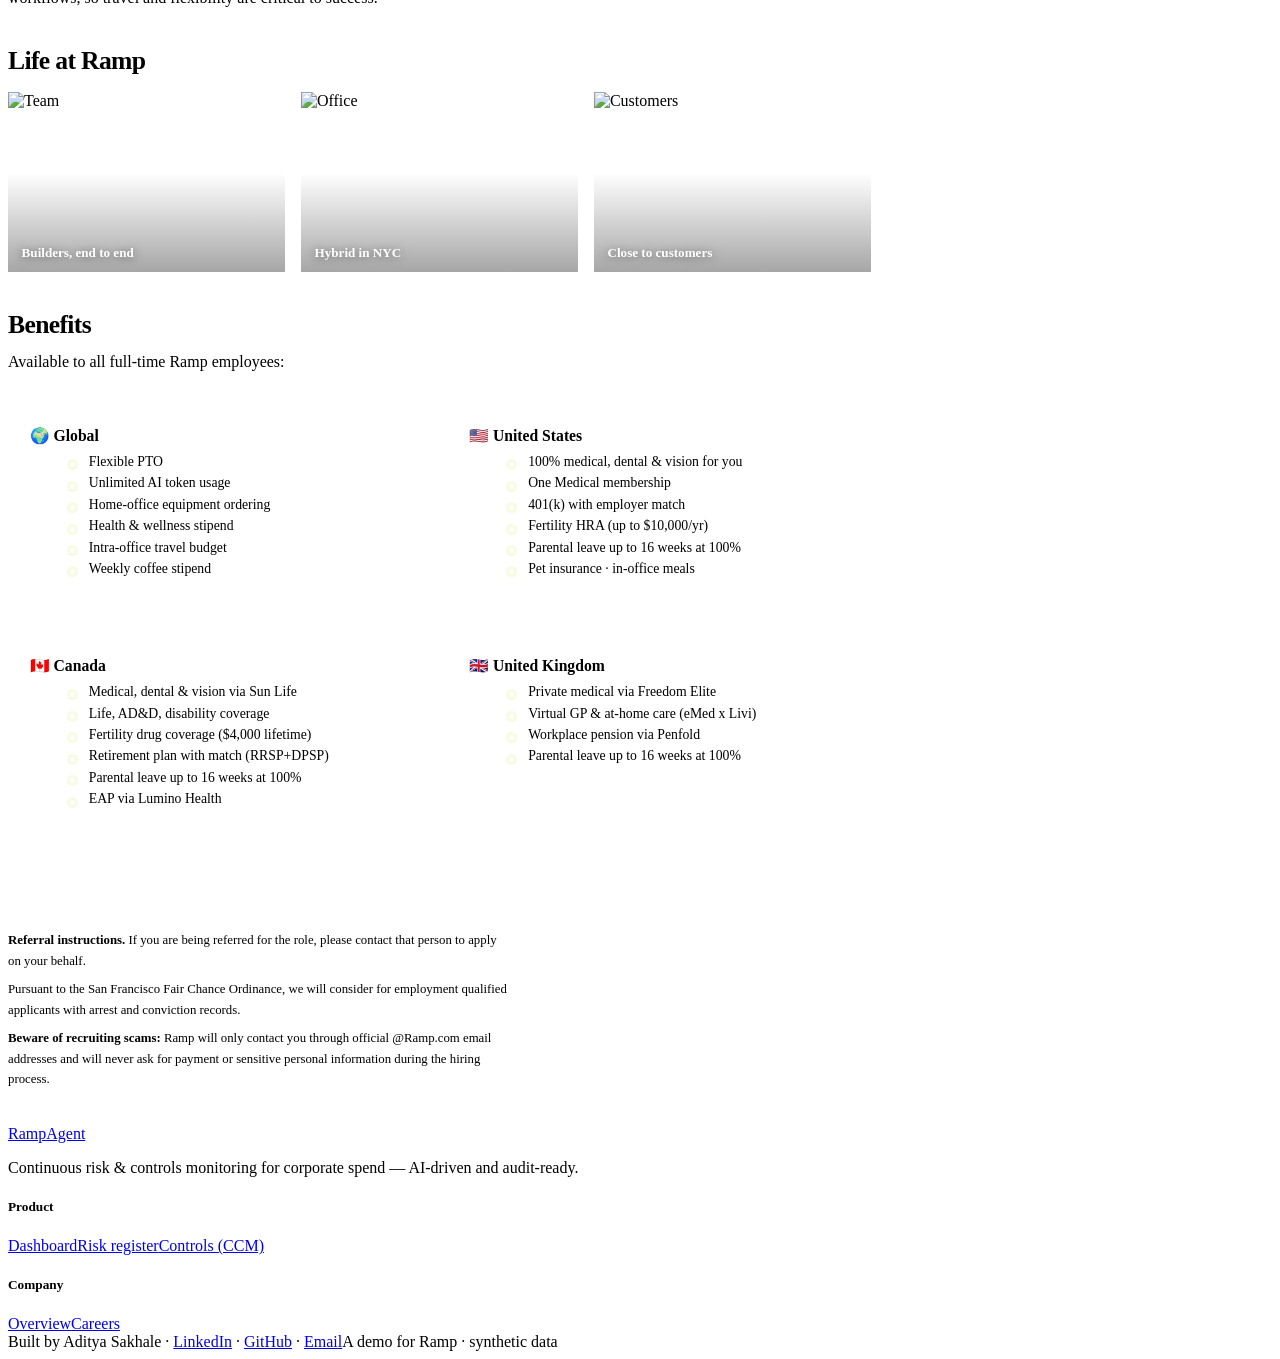
==== commit 926cd95b: "Reframe site as a candidate demo for a hiring manager The site was reading as if RampAgent were a co" ====
--- a/public/careers.html
+++ b/public/careers.html
@@ -10,6 +10,17 @@
 .crumb{font-size:.8rem;color:var(--dim);font-weight:600;margin-bottom:1rem}
 .crumb a:hover{color:var(--ink)}
 .job-hero h1{font-size:clamp(2.1rem,4.5vw,3rem);font-weight:900;letter-spacing:-.04em;max-width:16ch;margin-top:.7rem}
+.cand-note{margin-top:1rem;max-width:60ch;font-size:.95rem;color:var(--ink-2);background:var(--lime-soft);
+  border:1px solid var(--lime-line);border-radius:var(--r);padding:.85rem 1.1rem}
+.cand-note a{font-weight:700;border-bottom:2px solid var(--lime)}
+.fit{display:grid;grid-template-columns:1fr 1fr;gap:1rem;margin-top:1.2rem}
+.fit-card{border:1px solid var(--line);border-radius:var(--r);padding:1.3rem 1.4rem;background:var(--paper);box-shadow:var(--shadow)}
+.fit-need{font-weight:800;font-size:.95rem;padding-left:1.7rem;position:relative;line-height:1.4}
+.fit-need::before{content:'';position:absolute;left:0;top:.05rem;width:20px;height:20px;border-radius:6px;background:var(--lime);
+  background-image:url("data:image/svg+xml,%3Csvg xmlns='http://www.w3.org/2000/svg' width='13' height='13' viewBox='0 0 24 24' fill='none' stroke='%2313130f' stroke-width='3.2' stroke-linecap='round' stroke-linejoin='round'%3E%3Cpolyline points='20 6 9 17 4 12'/%3E%3C/svg%3E");background-repeat:no-repeat;background-position:center}
+.fit-have{color:var(--muted);font-size:.9rem;margin-top:.55rem;line-height:1.55}
+.fit-have strong{color:var(--ink)}
+.fit-cta{display:flex;gap:.7rem;flex-wrap:wrap;margin-top:1.6rem}
 .chips{display:flex;flex-wrap:wrap;gap:.5rem;margin-top:1.2rem}
 .chip{display:inline-flex;align-items:center;gap:.4rem;background:var(--paper);border:1px solid var(--line);
   border-radius:var(--r-pill);padding:.4rem .85rem;font-size:.8rem;font-weight:600;color:var(--muted)}
@@ -83,7 +94,7 @@
 .notices{border-top:1px solid var(--line);padding:1.7rem 0;color:var(--dim);font-size:.8rem;line-height:1.6}
 .notices p{margin:.5rem 0;max-width:78ch}
 
-@media(max-width:920px){.layout{grid-template-columns:1fr;gap:1.6rem}.aside{position:static;order:-1}.about-row,.ben-grid,.gallery{grid-template-columns:1fr}.tabs{top:0}.band{height:220px}}
+@media(max-width:920px){.layout{grid-template-columns:1fr;gap:1.6rem}.aside{position:static;order:-1}.about-row,.ben-grid,.gallery,.fit{grid-template-columns:1fr}.tabs{top:0}.band{height:220px}}
 </style>
 </head>
 <body>
@@ -95,20 +106,21 @@
   <div class="nav-links">
     <a class="nav-link" href="/">Overview</a>
     <a class="nav-link" href="/dashboard.html">Dashboard</a>
-    <a class="nav-link active" href="/careers.html">Careers</a>
+    <a class="nav-link active" href="/careers.html">The Role</a>
   </div>
   <div class="nav-spacer"></div>
   <div class="nav-right">
     <a class="btn btn-ghost btn-sm" href="/dashboard.html">Product demo</a>
-    <a class="btn btn-ink btn-sm" onclick="openApply()" style="cursor:pointer">Apply</a>
+    <a class="btn btn-ink btn-sm" onclick="showTab('fit')" style="cursor:pointer">Why I'm a fit</a>
   </div>
 </div></nav>
 
 <!-- HERO -->
 <header class="job-hero"><div class="container">
-  <div class="crumb"><a href="/">RampAgent</a> &nbsp;›&nbsp; <a href="/careers.html">Careers</a> &nbsp;›&nbsp; Business Development</div>
-  <span class="eyebrow">We're hiring</span>
+  <div class="crumb"><a href="/">RampAgent</a> &nbsp;›&nbsp; <a href="/careers.html">The Role</a> &nbsp;›&nbsp; Business Development</div>
+  <span class="eyebrow">The role I'm targeting</span>
   <h1>AI Solutions Strategist</h1>
+  <p class="cand-note">This is the Ramp role I built <a href="/dashboard.html">RampAgent</a> for. The job description is below — and <a href="#" onclick="showTab('fit');return false">here's exactly how my demo maps to it</a>. — Aditya Sakhale</p>
   <div class="chips">
     <span class="chip"><svg viewBox="0 0 24 24"><path d="M21 10c0 7-9 12-9 12s-9-5-9-12a9 9 0 0 1 18 0z"/><circle cx="12" cy="10" r="3"/></svg>New York, NY (HQ)</span>
     <span class="chip"><svg viewBox="0 0 24 24"><rect x="2" y="7" width="20" height="14" rx="2"/><path d="M16 7V5a2 2 0 0 0-2-2h-4a2 2 0 0 0-2 2v2"/></svg>Full time</span>
@@ -121,7 +133,8 @@
 <div class="container"><div class="layout">
   <div class="content">
     <div class="tabs">
-      <button class="tab active" onclick="showTab('overview',this)">Overview</button>
+      <button class="tab active" onclick="showTab('overview',this)">The role</button>
+      <button class="tab" onclick="showTab('fit',this)">Why I'm a fit</button>
       <button class="tab" onclick="showTab('application',this)">Application</button>
     </div>
 
@@ -201,6 +214,43 @@
       </div>
     </section>
 
+    <section class="pane prose" id="p-fit">
+      <h2>Why I'm a fit</h2>
+      <p class="lead">RampAgent isn't a mockup — it's a working system that exercises the exact skills this role calls for. Here's how it maps to the job description.</p>
+      <div class="fit">
+        <div class="fit-card">
+          <div class="fit-need">Diagnose finance workflows &amp; find where AI creates leverage</div>
+          <div class="fit-have">I turned corporate-spend controllership workflows — close, controls, spend governance — into a system that screens <strong>100% of transactions</strong> with anomaly detection, policy classification, duplicate matching, and exception handling.</div>
+        </div>
+        <div class="fit-card">
+          <div class="fit-need">Translate needs into requirements &amp; success metrics</div>
+          <div class="fit-have">Defined a <strong>risk taxonomy</strong>, KRIs measured against a risk appetite, control-effectiveness thresholds, and a probability-weighted <strong>expected-loss</strong> metric — the acceptance criteria a finance team can act on.</div>
+        </div>
+        <div class="fit-card">
+          <div class="fit-need">Partner with technical teams; specify data, integrations &amp; governance</div>
+          <div class="fit-have">Built the full engine end to end: a data pipeline, <strong>LLM policy-rule extraction</strong>, ensemble ML scoring, an immutable <strong>audit log</strong>, and evaluation of models/prompts against edge cases.</div>
+        </div>
+        <div class="fit-card">
+          <div class="fit-need">Communicate impact &amp; guide executives</div>
+          <div class="fit-have">An exec dashboard quantifies <strong>exposure &amp; expected loss</strong>, rolls risks into a board-ready <strong>register</strong>, and ships an AI analyst that answers questions in plain English.</div>
+        </div>
+        <div class="fit-card">
+          <div class="fit-need">Corporate finance / controllership grounding</div>
+          <div class="fit-have">Modeled real expense-policy controls (limits, pre-approval, receipts, off-hours) and standard <strong>GRC artifacts</strong> — risk register, continuous controls monitoring, KRIs.</div>
+        </div>
+        <div class="fit-card">
+          <div class="fit-need">Comfort with data &amp; systems integration</div>
+          <div class="fit-have">Python (pandas / scikit-learn) pipeline, an <strong>LLM via API</strong>, a serverless endpoint, and structured JSON contracts between the engine and the UI.</div>
+        </div>
+      </div>
+      <div class="fit-cta">
+        <a class="btn btn-lime btn-lg" href="/dashboard.html">Explore the live agent
+          <svg viewBox="0 0 24 24" style="width:16px;height:16px;stroke:currentColor;stroke-width:2;fill:none"><line x1="5" y1="12" x2="19" y2="12"/><polyline points="12 5 19 12 12 19"/></svg></a>
+        <a class="btn btn-ghost btn-lg" onclick="showTab('application')" style="cursor:pointer">Application form</a>
+        <a class="btn btn-ghost btn-lg" href="https://github.com/Aditya-00a/RampAgent" target="_blank" rel="noopener">View the code ↗</a>
+      </div>
+    </section>
+
     <section class="pane prose" id="p-application">
       <h2>Apply for this role</h2>
       <p>Tell us a bit about yourself. Fields marked <span style="color:var(--red)">*</span> are required.</p>
@@ -253,15 +303,17 @@
     <div><h5>Product</h5><a href="/dashboard.html">Dashboard</a><a href="/dashboard.html#register">Risk register</a><a href="/dashboard.html#controls">Controls (CCM)</a></div>
     <div><h5>Company</h5><a href="/">Overview</a><a href="/careers.html">Careers</a></div>
   </div>
-  <div class="footer-bottom"><div class="container"><span>Built by Aditya Sakhale · inspired by Ramp</span><span>Demo · synthetic data</span></div></div>
+  <div class="footer-bottom"><div class="container"><span>Built by Aditya Sakhale · <a href="https://linkedin.com/in/adityasakhale" target="_blank" rel="noopener">LinkedIn</a> · <a href="https://github.com/Aditya-00a/RampAgent" target="_blank" rel="noopener">GitHub</a> · <a href="mailto:axs10415@nyu.edu">Email</a></span><span>A demo for Ramp · synthetic data</span></div></div>
 </footer>
 
 <script>
+const TAB_ORDER=['overview','fit','application'];
 function showTab(name,btn){
   document.querySelectorAll('.pane').forEach(p=>p.classList.remove('active'));
   document.querySelectorAll('.tab').forEach(t=>t.classList.remove('active'));
-  document.getElementById('p-'+name).classList.add('active');
-  (btn||document.querySelectorAll('.tab')[name==='application'?1:0]).classList.add('active');
+  const pane=document.getElementById('p-'+name); if(pane)pane.classList.add('active');
+  const b=btn||document.querySelectorAll('.tab')[TAB_ORDER.indexOf(name)];
+  if(b)b.classList.add('active');
 }
 function openApply(){showTab('application');window.scrollTo({top:document.querySelector('.tabs').offsetTop-60,behavior:'smooth'});}
 function submitApp(e){e.preventDefault();document.getElementById('apply-form').style.display='none';document.getElementById('apply-success').style.display='block';window.scrollTo({top:document.querySelector('.tabs').offsetTop-60,behavior:'smooth'});}
